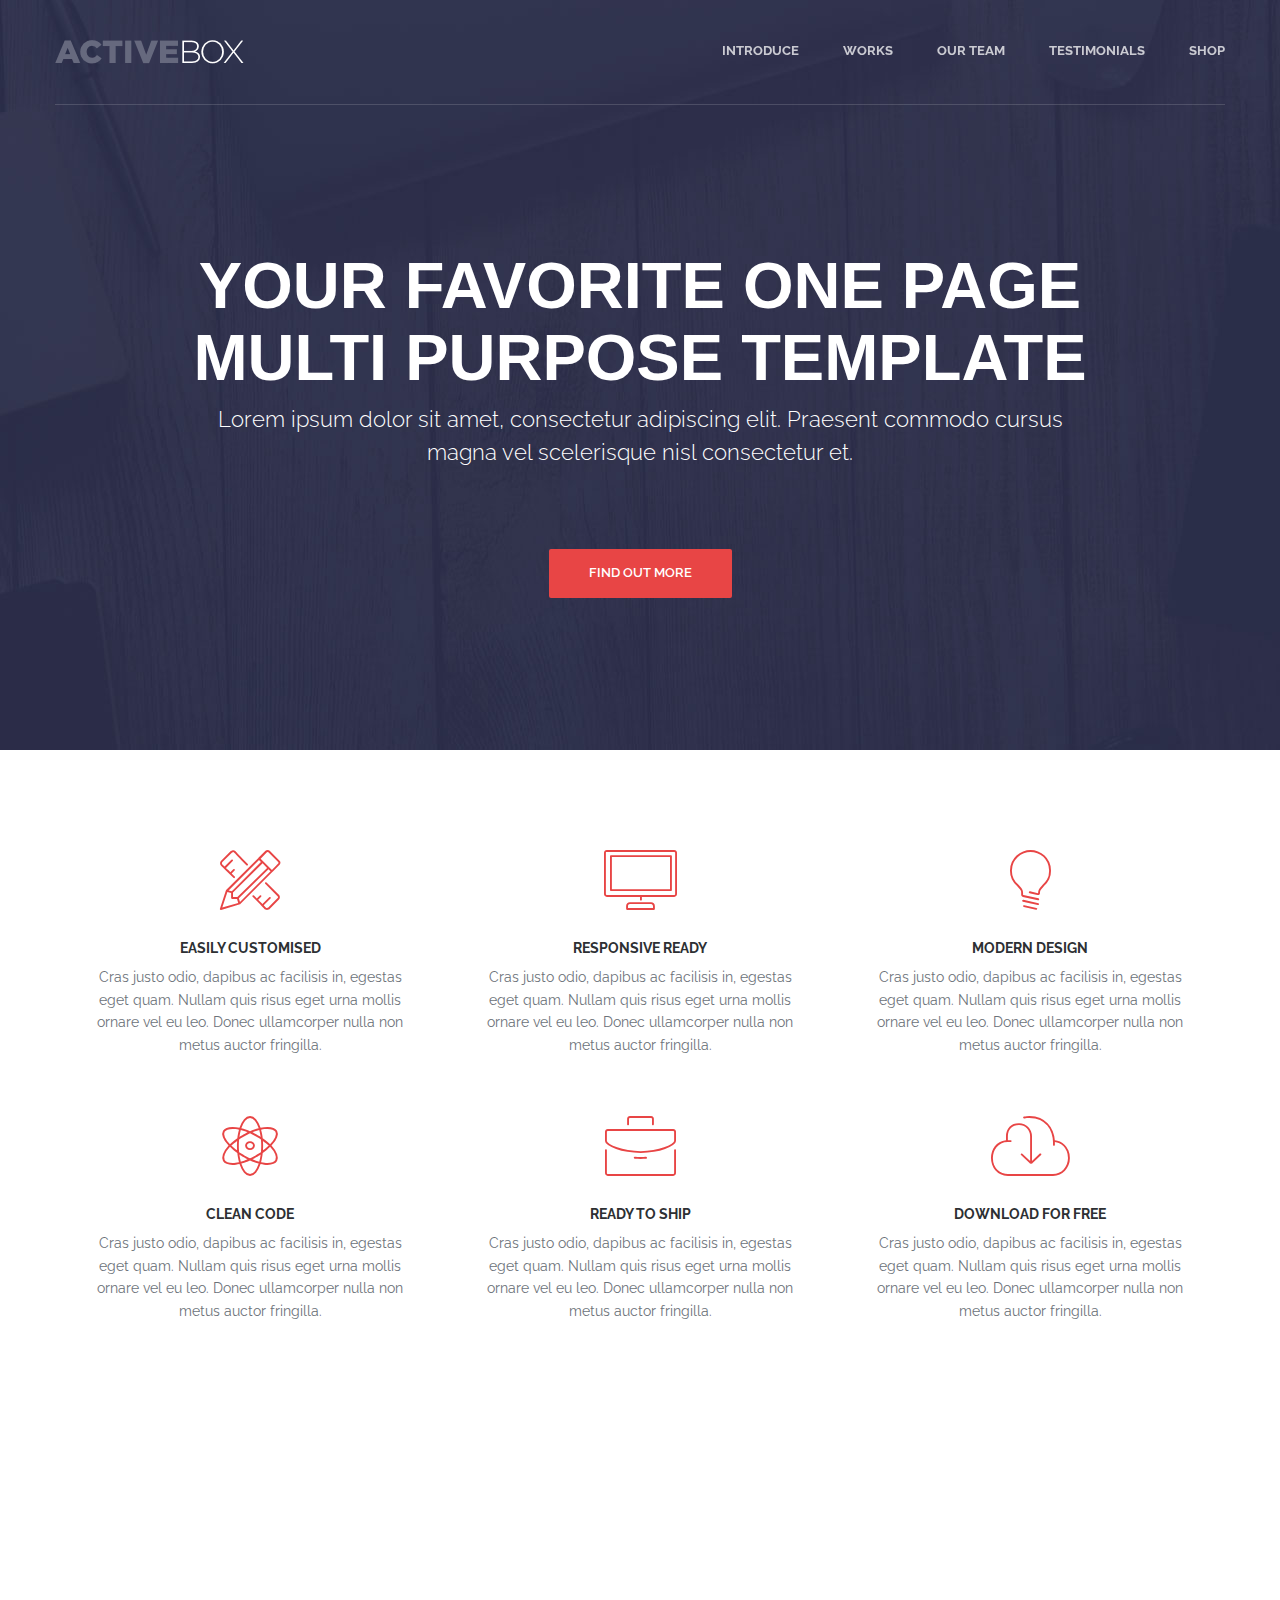
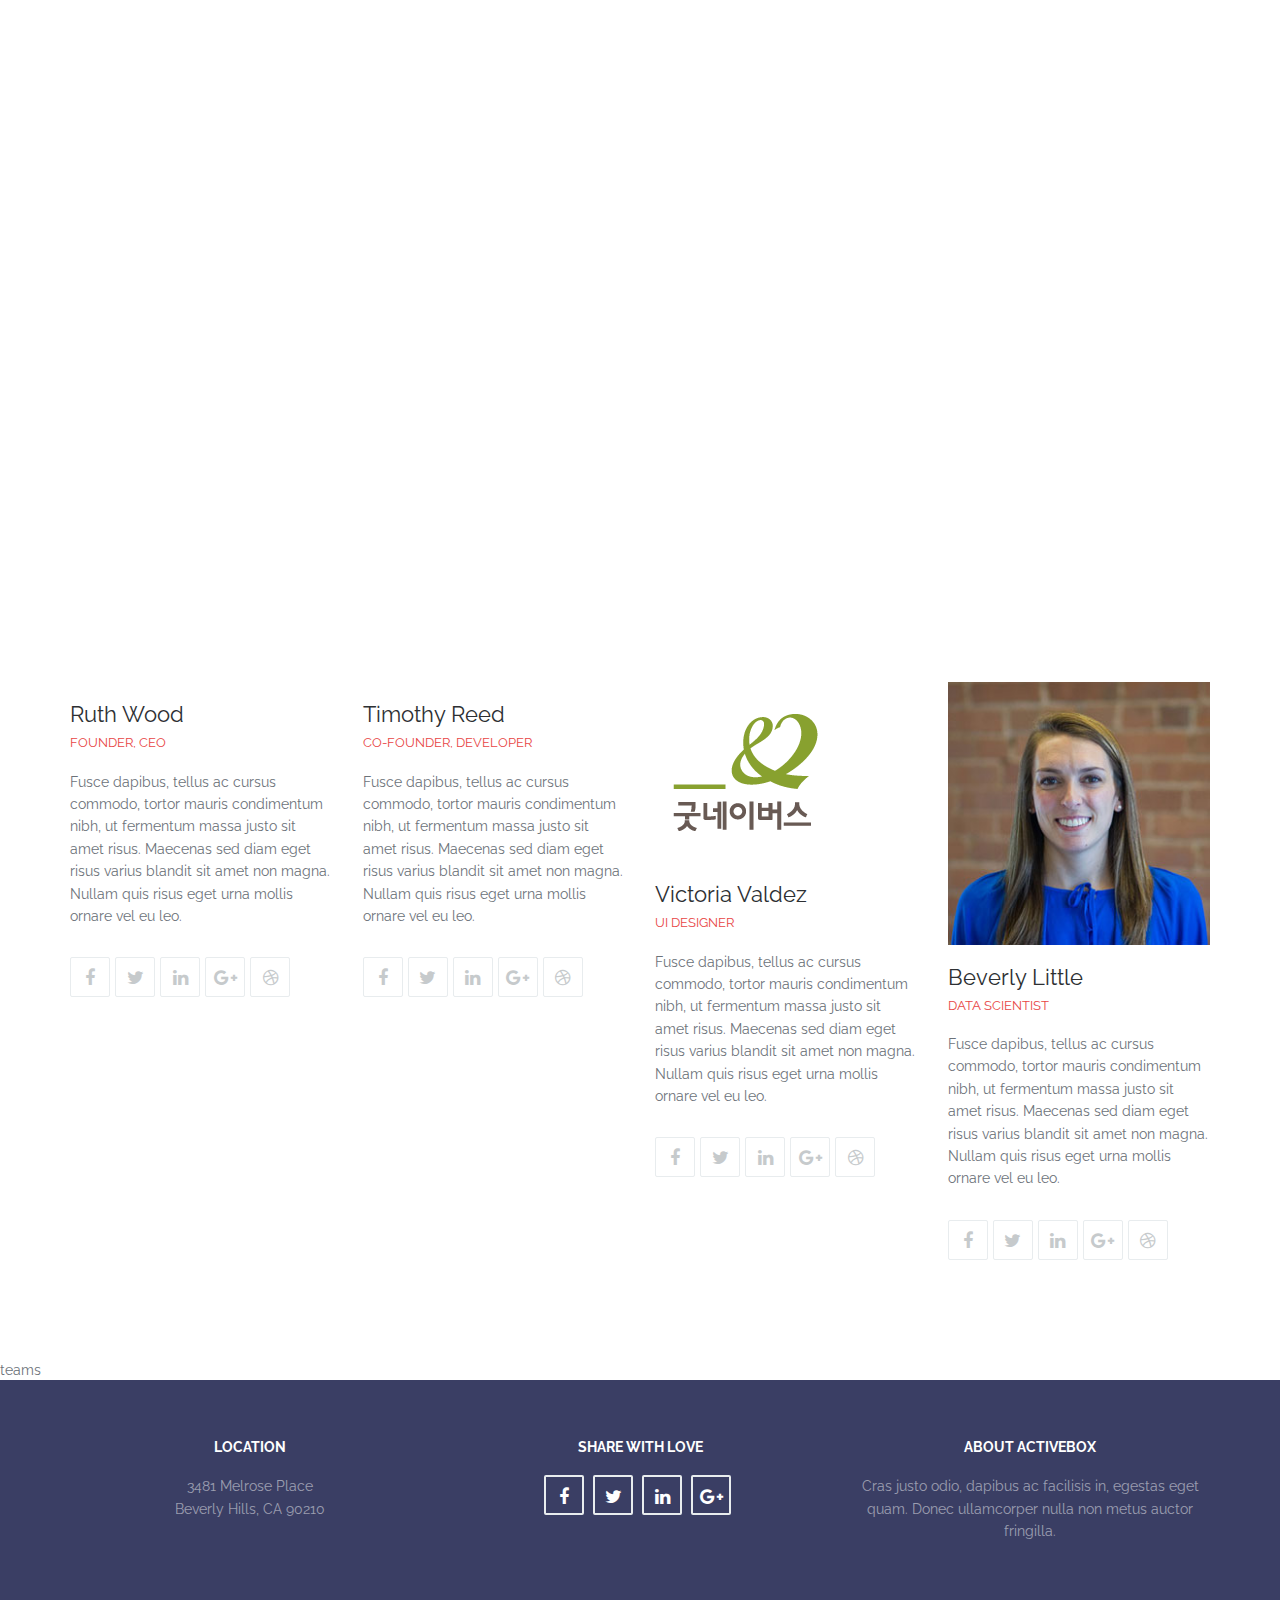
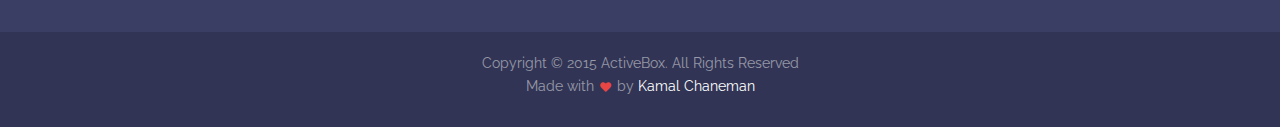
==== index.html @ 87a858ba "Add files via upload" ====
<!doctype html>
<!--[if lt IE 7]>      <html class="no-js lt-ie9 lt-ie8 lt-ie7" lang=""> <![endif]-->
<!--[if IE 7]>         <html class="no-js lt-ie9 lt-ie8" lang=""> <![endif]-->
<!--[if IE 8]>         <html class="no-js lt-ie9" lang=""> <![endif]-->
<!--[if gt IE 8]><!--> <html class="no-js" lang=""> <!--<![endif]-->
<head>
    <meta charset="utf-8">
    <meta name="description" content="">
    <meta name="viewport" content="width=device-width, initial-scale=1">
    <title>ActiveBox</title>
    <link rel="apple-touch-icon" sizes="180x180" href="apple-icon-180x180.png">
    <link rel="icon" type="image/png" sizes="192x192" href="android-icon-192x192.png">
    <link rel="icon" type="image/png" sizes="32x32" href="favicon-32x32.png">
    <link rel="icon" type="image/png" sizes="96x96" href="favicon-96x96.png">
    <link rel="icon" type="image/png" sizes="16x16" href="favicon-16x16.png">
    <link rel="stylesheet" href="css/bootstrap.min.css">
    <link rel="stylesheet" href="css/flexslider.css">
    <link rel="stylesheet" href="css/jquery.fancybox.css">
    <link rel="stylesheet" href="css/main.css">
    <link rel="stylesheet" href="css/responsive.css">
    <link rel="stylesheet" href="css/animate.min.css">
    <link rel="stylesheet" href="https://maxcdn.bootstrapcdn.com/font-awesome/4.4.0/css/font-awesome.min.css">
</head>
<body>
	<section class="banner" role="banner">
        <header id="header">
            <div class="header-content clearfix">
                <a class="logo" href="#"><img src="images/logo.png" alt=""></a>
                <nav class="navigation" role="navigation">
                    <ul class="primary-nav">
                        <li><a href="#features">Introduce</a></li>
                        <li><a href="#works">Works</a></li>
                        <li><a href="#teams">Our Team</a></li>
                        <li><a href="#testimonials">Testimonials</a></li>
                        <li><a href="sub-all.html">Shop</a></li>
                    </ul>
                </nav>
                <a href="#" class="nav-toggle">Menu<span></span></a>
            </div><!-- header content -->
        </header><!-- header -->
        <div class="container">
            <div class="col-md-10 col-md-offset-1">
                <div class="banner-text text-center">
                    <h1>Your Favorite One Page Multi Purpose Template</h1>
                    <p>Lorem ipsum dolor sit amet, consectetur adipiscing elit. Praesent commodo cursus magna vel scelerisque nisl consectetur et.</p>
                    <a href="#" class="btn btn-large">Find out more</a>
                </div><!-- banner text -->
            </div>
        </div>
    </section><!-- banner -->
    <section id="features" class="features section">
        <div class="container">
            <div class="row">
                <div class="col-md-4 col-sm-6 feature text-center">
                    <span class="icon icon-tools"></span>
                    <div class="feature-content">
                        <h5>Easily Customised</h5>
                        <p>Cras justo odio, dapibus ac facilisis in, egestas eget quam. Nullam quis risus eget urna mollis ornare vel eu leo. Donec ullamcorper nulla non metus auctor fringilla.</p>
                    </div>
                </div>
                <div class="col-md-4 col-sm-6 feature text-center">
                    <span class="icon icon-desktop"></span>
                    <div class="feature-content">
                        <h5>Responsive Ready</h5>
                        <p>Cras justo odio, dapibus ac facilisis in, egestas eget quam. Nullam quis risus eget urna mollis ornare vel eu leo. Donec ullamcorper nulla non metus auctor fringilla.</p>
                    </div>
                </div>
                <div class="col-md-4 col-sm-6 feature text-center">
                    <span class="icon icon-lightbulb"></span>
                    <div class="feature-content">
                        <h5>Modern Design</h5>
                        <p>Cras justo odio, dapibus ac facilisis in, egestas eget quam. Nullam quis risus eget urna mollis ornare vel eu leo. Donec ullamcorper nulla non metus auctor fringilla.</p>
                    </div>
                </div>
                <div class="col-md-4 col-sm-6 feature text-center">
                    <span class="icon icon-genius"></span>
                    <div class="feature-content">
                        <h5>Clean Code</h5>
                        <p>Cras justo odio, dapibus ac facilisis in, egestas eget quam. Nullam quis risus eget urna mollis ornare vel eu leo. Donec ullamcorper nulla non metus auctor fringilla.</p>
                    </div>
                </div>
                <div class="col-md-4 col-sm-6 feature text-center">
                    <span class="icon icon-briefcase"></span>
                    <div class="feature-content">
                        <h5>Ready to Ship</h5>
                        <p>Cras justo odio, dapibus ac facilisis in, egestas eget quam. Nullam quis risus eget urna mollis ornare vel eu leo. Donec ullamcorper nulla non metus auctor fringilla.</p>
                    </div>
                </div>
                <div class="col-md-4 col-sm-6 feature text-center">
                    <span class="icon icon-download"></span>
                    <div class="feature-content">
                        <h5>Download for Free</h5>
                        <p>Cras justo odio, dapibus ac facilisis in, egestas eget quam. Nullam quis risus eget urna mollis ornare vel eu leo. Donec ullamcorper nulla non metus auctor fringilla.</p>
                    </div>
                </div>
            </div>
        </div>
    </section><!-- features -->

    <section id="works" class="works section no-padding">
        <div class="container-fluid">
            <div class="row no-gutter">
                <div class="col-lg-3 col-md-6 col-sm-6 work">
                    <a href="images/work-1.jpg" class="work-box">
                        <img src="images/work-1.jpg" alt="">
                        <div class="overlay">
                            <div class="overlay-caption">
                                <h5>Project Name</h5>
                                <p>Website Design</p>
                            </div>
                        </div><!-- overlay -->
                    </a>
                </div>
                <div class="col-lg-3 col-md-6 col-sm-6 work">
                    <a href="images/work-2.jpg" class="work-box">
                        <img src="images/work-2.jpg" alt="">
                        <div class="overlay">
                            <div class="overlay-caption">
                                <h5>Project Name</h5>
                                <p>Website Design</p>
                            </div>
                        </div><!-- overlay -->
                    </a>
                </div>
                <div class="col-lg-3 col-md-6 col-sm-6 work">
                    <a href="images/work-3.jpg" class="work-box">
                        <img src="images/work-3.jpg" alt="">
                        <div class="overlay">
                            <div class="overlay-caption">
                                <h5>Project Name</h5>
                                <p>Website Design</p>
                            </div>
                        </div><!-- overlay -->
                    </a>
                </div>
                <div class="col-lg-3 col-md-6 col-sm-6 work">
                    <a href="images/work-4.jpg" class="work-box">
                        <img src="images/work-4.jpg" alt="">
                        <div class="overlay">
                            <div class="overlay-caption">
                                <h5>Project Name</h5>
                                <p>Website Design</p>
                            </div>
                        </div><!-- overlay -->
                    </a>
                </div>
                <div class="col-lg-3 col-md-6 col-sm-6 work">
                    <a href="images/work-5.jpg" class="work-box">
                        <img src="images/work-5.jpg" alt="">
                        <div class="overlay">
                            <div class="overlay-caption">
                                <h5>Project Name</h5>
                                <p>Website Design</p>
                            </div>
                        </div><!-- overlay -->
                    </a>
                </div>
                <div class="col-lg-3 col-md-6 col-sm-6 work">
                    <a href="images/work-6.jpg" class="work-box">
                        <img src="images/work-6.jpg" alt="">
                        <div class="overlay">
                            <div class="overlay-caption">
                                <h5>Project Name</h5>
                                <p>Website Design</p>
                            </div>
                        </div><!-- overlay -->
                    </a>
                </div>
                <div class="col-lg-3 col-md-6 col-sm-6 work">
                    <a href="images/work-7.jpg" class="work-box">
                        <img src="images/work-7.jpg" alt="">
                        <div class="overlay">
                            <div class="overlay-caption">
                                <h5>Project Name</h5>
                                <p>Website Design</p>
                            </div>
                        </div><!-- overlay -->
                    </a>
                </div>
                <div class="col-lg-3 col-md-6 col-sm-6 work">
                    <a href="images/work-8.jpg" class="work-box">
                        <img src="images/work-8.jpg" alt="">
                        <div class="overlay">
                            <div class="overlay-caption">
                                <h5>Project Name</h5>
                                <p>Website Design</p>
                            </div>
                        </div><!-- overlay -->
                    </a>
                </div>
            </div>
        </div>
    </section><!-- works -->

    <section id="teams" class="section teams">
        <div class="container">
            <div class="row">
                <div class="col-md-3 col-sm-6">
                    <div class="person">
                        <img src="https://loveseal.knta.or.kr/christmas/front/images/bn_img_logo.png" alt="" class="img-responsive">
                        <div class="person-content">
                            <h4>Ruth Wood</h4>
                            <h5 class="role">Founder, CEO</h5>
                            <p>Fusce dapibus, tellus ac cursus commodo, tortor mauris condimentum nibh, ut fermentum massa justo sit amet risus. Maecenas sed diam eget risus varius blandit sit amet non magna. Nullam quis risus eget urna mollis ornare vel eu leo.</p>
                        </div>
                        <ul class="social-icons clearfix">
                            <li><a href="#"><span class="fa fa-facebook"></span></a></li>
                            <li><a href="#"><span class="fa fa-twitter"></span></a></li>
                            <li><a href="#"><span class="fa fa-linkedin"></span></a></li>
                            <li><a href="#"><span class="fa fa-google-plus"></span></a></li>
                            <li><a href="#"><span class="fa fa-dribbble"></span></a></li>
                        </ul>
                    </div><!-- person -->
                </div>

                <div class="col-md-3 col-sm-6">
                    <div class="person">
                        <img src="https://blogfiles.pstatic.net/MjAyMDA4MjBfMzMg/MDAxNTk3ODkxMzU3MzA1.atctgo8ri6CxdRVzikV3U8F-m9nMWIupFHBbUL88KdIg.tKBeKf2NQ8NSgB29dYVWOArukC9GB9aa9OKuh3QT0hcg.PNG.savethechildrenkr/logo2.png" alt="" class="img-responsive">
                        <div class="person-content">
                            <h4>Timothy Reed</h4>
                            <h5 class="role">Co-Founder, Developer</h5>
                            <p>Fusce dapibus, tellus ac cursus commodo, tortor mauris condimentum nibh, ut fermentum massa justo sit amet risus. Maecenas sed diam eget risus varius blandit sit amet non magna. Nullam quis risus eget urna mollis ornare vel eu leo.</p>
                        </div>
                        <ul class="social-icons clearfix">
                            <li><a href="#" class=""><span class="fa fa-facebook"></span></a></li>
                            <li><a href="#" class=""><span class="fa fa-twitter"></span></a></li>
                            <li><a href="#" class=""><span class="fa fa-linkedin"></span></a></li>
                            <li><a href="#" class=""><span class="fa fa-google-plus"></span></a></li>
                            <li><a href="#" class=""><span class="fa fa-dribbble"></span></a></li>
                        </ul>
                    </div><!-- person -->
                </div>

                <div class="col-md-3 col-sm-6">
                    <div class="person">
                        <img src="[data-uri]" alt="" class="img-responsive">
                        <div class="person-content">
                            <h4>Victoria Valdez</h4>
                            <h5 class="role">UI Designer</h5>
                            <p>Fusce dapibus, tellus ac cursus commodo, tortor mauris condimentum nibh, ut fermentum massa justo sit amet risus. Maecenas sed diam eget risus varius blandit sit amet non magna. Nullam quis risus eget urna mollis ornare vel eu leo.</p>
                        </div>
                        <ul class="social-icons clearfix">
                            <li><a href="#" class=""><span class="fa fa-facebook"></span></a></li>
                            <li><a href="#" class=""><span class="fa fa-twitter"></span></a></li>
                            <li><a href="#" class=""><span class="fa fa-linkedin"></span></a></li>
                            <li><a href="#" class=""><span class="fa fa-google-plus"></span></a></li>
                            <li><a href="#" class=""><span class="fa fa-dribbble"></span></a></li>
                        </ul>
                    </div><!-- person -->
                </div>

                <div class="col-md-3 col-sm-6">
                    <div class="person">
                        <img src="images/team-4.jpg" alt="" class="img-responsive">
                        <div class="person-content">
                            <h4>Beverly Little</h4>
                            <h5 class="role">Data Scientist</h5>
                            <p>Fusce dapibus, tellus ac cursus commodo, tortor mauris condimentum nibh, ut fermentum massa justo sit amet risus. Maecenas sed diam eget risus varius blandit sit amet non magna. Nullam quis risus eget urna mollis ornare vel eu leo.</p>
                        </div>
                        <ul class="social-icons clearfix">
                            <li><a href="#" class=""><span class="fa fa-facebook"></span></a></li>
                            <li><a href="#" class=""><span class="fa fa-twitter"></span></a></li>
                            <li><a href="#" class=""><span class="fa fa-linkedin"></span></a></li>
                            <li><a href="#" class=""><span class="fa fa-google-plus"></span></a></li>
                            <li><a href="#" class=""><span class="fa fa-dribbble"></span></a></li>
                        </ul>
                    </div><!-- person -->
                </div>

            </div>
        </div>
    </section>teams

    <!-- <section id="testimonials" class="section testimonials no-padding">
        <div class="container-fluid">
            <div class="row no-gutter">
                <div class="flexslider">
                    <ul class="slides">
                        <li>
                            <div class="col-md-6">
                                <div class="avatar">
                                    <img src="images/testimonial-1.jpg" alt="" class="img-responsive">
                                </div>
                            </div>
                            <div class="col-md-6">
                                <blockquote>
                                    <p>"Integer posuere erat a ante venenatis dapibus posuere velit aliquet. Donec sed odio dui. Aenean eu leo quam..."
                                    </p>
                                    <cite class="author">Susan Sims, Interaction Designer at XYZ</cite>
                                </blockquote>
                            </div>
                        </li>
                        <li>
                            <div class="col-md-6">
                                <div class="avatar">
                                    <img src="images/testimonial-2.jpg" alt="" class="img-responsive">
                                </div>
                            </div>
                            <div class="col-md-6">
                                <blockquote>
                                    <p>"Cras mattis consectetur purus sit amet fermentum. Donec sed odio dui. Aenean lacinia bibendum nulla sed consectetur...."
                                    </p>
                                    <cite class="author">Susan Sims, Interaction Designer at XYZ</cite>
                                </blockquote>
                            </div>
                        </li>
                    </ul>
                </div><!-- flexslider
            </div>
        </div>
    </section><!-- testimonials

    <section id="download" class="section download">
        <div class="container">
            <div class="col-md-8 col-md-offset-2 text-center">
                <h3>Are You Ready to Start? Download Now For Free!</h3>
                <p>Fusce dapibus, tellus ac cursus commodo</p>
                <a href="https://github.com/kamalcha/ActiveBox/archive/master.zip" class="btn btn-large">Download for Free</a>
            </div>
        </div> -->
    </section><!-- download -->

    <footer class="footer">
        <div class="footer-top">
            <div class="container">
                <div class="row">
                    <div class="footer-col col-md-4">
                        <h5>Location</h5>
                        <p>3481 Melrose Place<br>Beverly Hills, CA 90210</p>
                    </div>
                    <div class="footer-col col-md-4">
                        <h5>Share with Love</h5>
                        <ul class="footer-share">
                            <li><a href="#"><i class="fa fa-facebook"></i></a></li>
                            <li><a href="https://twitter.com/kamal_chaneman"><i class="fa fa-twitter"></i></a></li>
                            <li><a href="https://www.linkedin.com/in/kamalchaneman"><i class="fa fa-linkedin"></i></a></li>
                            <li><a href="#"><i class="fa fa-google-plus"></i></a></li>
                        </ul>
                    </div>
                    <div class="footer-col col-md-4">
                        <h5>About ActiveBox</h5>
                        <p>Cras justo odio, dapibus ac facilisis in, egestas eget quam. Donec ullamcorper nulla non metus auctor fringilla.</p>
                    </div>
                </div>
            </div>
        </div><!-- footer top -->
        <div class="footer-bottom">
            <div class="container">
                <div class="col-md-12">
                    <p>Copyright © 2015 ActiveBox. All Rights Reserved<br>Made with <i class="fa fa-heart pulse"></i> by <a href="http://kamalchaneman.com/">Kamal Chaneman</a></p>
                </div>
            </div>
        </div>
    </footer><!-- footer -->

    <script src="https://ajax.googleapis.com/ajax/libs/jquery/1.11.3/jquery.min.js"></script>
    <script>window.jQuery || document.write('<script src="js/jquery.min.js"><\/script>')</script>
    <script src="js/bootstrap.min.js"></script>
    <script src="js/jquery.flexslider-min.js"></script>
    <script src="js/jquery.fancybox.pack.js"></script>
    <script src="js/jquery.waypoints.min.js"></script>
    <script src="js/retina.min.js"></script>
    <script src="js/modernizr.js"></script>
    <script src="js/main.js"></script>
    
    <!-- Google Analytics: change UA-XXXXX-X to be your site's ID. -->
    <script>
        (function(i,s,o,g,r,a,m){i['GoogleAnalyticsObject']=r;i[r]=i[r]||function(){
        (i[r].q=i[r].q||[]).push(arguments)},i[r].l=1*new Date();a=s.createElement(o),
        m=s.getElementsByTagName(o)[0];a.async=1;a.src=g;m.parentNode.insertBefore(a,m)
        })(window,document,'script','//www.google-analytics.com/analytics.js','ga');
       
        ga('create', 'UA-XXXX-X');
        ga('send', 'pageview');
    </script>
</body>
</html>
---- css/main.css ----
@import url(http://fonts.googleapis.com/css?family=Raleway:300,400,500,600,700);
@import url(http://fonts.googleapis.com/css?family=Cardo:400,400italic,700);
/* ==========================================================================
Typography
========================================================================== */
p {
  font-size: 14px;
  line-height: 22.4px;
  color: #6c7279; }

h1 {
  font-size: 65px;
  color: #2d3033; }

h2 {
  font-size: 40px;
  color: #2d3033; }

h3 {
  font-size: 28px;
  color: #2d3033;
  font-weight: 300; }

h4 {
  font-size: 22px;
  color: #2d3033;
  font-weight: 400; }

h5 {
  font-size: 14px;
  color: #2d3033;
  text-transform: uppercase;
  font-weight: 700; }

.btn {
  background-color: #e84545;
  color: #fff;
  font-size: 13px;
  font-weight: 600;
  border: 0;
  -moz-border-radius: 2px;
  -webkit-border-radius: 2px;
  border-radius: 2px;
  display: inline-block;
  text-transform: uppercase; }
  .btn:hover, .btn:focus {
    background-color: #e52e2e;
    color: #fff; }
  .btn-large {
    padding: 15px 40px; }

/* ==========================================================================
	General Styles
========================================================================== */
a {
  color: #e84545; }

a:hover, a:focus {
  text-decoration: none;
  -moz-transition: background-color, color, 0.3s;
  -o-transition: background-color, color, 0.3s;
  -webkit-transition: background-color, color, 0.3s;
  transition: background-color, color, 0.3s; }

body {
  font-family: "Raleway", sans-serif;
  font-weight: 400;
  color: #6c7279; }

ul, ol {
  margin: 0;
  padding: 0; }

ul li {
  list-style: none; }

.section {
  padding: 100px 0; }

.no-padding {
  padding: 0; }

.no-gutter [class*=col-] {
  padding-right: 0;
  padding-left: 0; }

/* ==========================================================================
	$Header
========================================================================== */
#header {
  position: fixed;
  width: 100%;
  z-index: 999; }
  #header .header-content {
    border-bottom: 1px solid rgba(255, 255, 255, 0.15);
    margin: 0 auto;
    max-width: 1170px;
    padding: 40px 0;
    width: 100%;
    -moz-transition: padding 0.3s;
    -o-transition: padding 0.3s;
    -webkit-transition: padding 0.3s;
    transition: padding 0.3s; }
  #header .header-content1 {
    border-bottom: 1px solid rgba(255, 255, 255, 0.15);
    margin: 0 auto;
    max-width: 1170px;
    padding: 40px 0;
    width: 100%;
    text-align: center;
    -moz-transition: padding 0.3s;
    -o-transition: padding 0.3s;
    -webkit-transition: padding 0.3s;
    transition: padding 0.3s; }


  #header .logo {
    float: left; }

#header.fixed {
  background-color: #292c47; }
  #header.fixed .header-content {
    border-bottom: 0;
    padding: 25px 0; }
  #header.fixed .nav-toggle {
    top: 18px; }

.navigation.open {
  opacity: 0.9;
  visibility: visible;
  -moz-transition: opacity 0.5s;
  -o-transition: opacity 0.5s;
  -webkit-transition: opacity 0.5s;
  transition: opacity 0.5s; }

.navigation {
  float: right; }
  .navigation li {
    display: inline-block; }
  .navigation a {
    color: rgba(255, 255, 255, 0.75);
    font-size: 13px;
    font-weight: 700;
    margin-left: 40px;
    text-transform: uppercase; }
    .navigation a:hover, .navigation a.active {
      color: #fff; }

.nav-toggle {
  display: none;
  height: 44px;
  overflow: hidden;
  position: fixed;
  right: 5%;
  text-indent: 100%;
  top: 32px;
  white-space: nowrap;
  width: 44px;
  z-index: 99999;
  -moz-transition: all 0.3s;
  -o-transition: all 0.3s;
  -webkit-transition: all 0.3s;
  transition: all 0.3s; }
  .nav-toggle:before, .nav-toggle:after {
    border-radius: 50%;
    content: "";
    height: 100%;
    left: 0;
    position: absolute;
    top: 0;
    width: 100%;
    -moz-transform: translateZ(0);
    -ms-transform: translateZ(0);
    -webkit-transform: translateZ(0);
    transform: translateZ(0);
    -moz-backface-visibility: hidden;
    -webkit-backface-visibility: hidden;
    backface-visibility: hidden;
    -moz-transition-property: -moz-transform;
    -o-transition-property: -o-transform;
    -webkit-transition-property: -webkit-transform;
    transition-property: transform; }
  .nav-toggle:before {
    background-color: #e84545;
    -moz-transform: scale(1);
    -ms-transform: scale(1);
    -webkit-transform: scale(1);
    transform: scale(1);
    -moz-transition-duration: 0.3s;
    -o-transition-duration: 0.3s;
    -webkit-transition-duration: 0.3s;
    transition-duration: 0.3s; }
  .nav-toggle:after {
    background-color: #e84545;
    -moz-transform: scale(0);
    -ms-transform: scale(0);
    -webkit-transform: scale(0);
    transform: scale(0);
    -moz-transition-duration: 0s;
    -o-transition-duration: 0s;
    -webkit-transition-duration: 0s;
    transition-duration: 0s; }
  .nav-toggle span {
    background-color: #fff;
    bottom: auto;
    display: inline-block;
    height: 3px;
    left: 50%;
    position: absolute;
    right: auto;
    top: 50%;
    width: 18px;
    z-index: 10;
    -moz-transform: translateX(-50%) translateY(-50%);
    -ms-transform: translateX(-50%) translateY(-50%);
    -webkit-transform: translateX(-50%) translateY(-50%);
    transform: translateX(-50%) translateY(-50%); }
    .nav-toggle span:before, .nav-toggle span:after {
      background-color: #fff;
      content: "";
      height: 100%;
      position: absolute;
      right: 0;
      top: 0;
      width: 100%;
      -moz-transform: translateZ(0);
      -ms-transform: translateZ(0);
      -webkit-transform: translateZ(0);
      transform: translateZ(0);
      -moz-backface-visibility: hidden;
      -webkit-backface-visibility: hidden;
      backface-visibility: hidden;
      -moz-transition: -moz-transform 0.3s;
      -o-transition: -o-transform 0.3s;
      -webkit-transition: -webkit-transform 0.3s;
      transition: transform 0.3s; }
    .nav-toggle span:before {
      -moz-transform: translateY(-6px) rotate(0deg);
      -ms-transform: translateY(-6px) rotate(0deg);
      -webkit-transform: translateY(-6px) rotate(0deg);
      transform: translateY(-6px) rotate(0deg); }
    .nav-toggle span:after {
      -moz-transform: translateY(6px) rotate(0deg);
      -ms-transform: translateY(6px) rotate(0deg);
      -webkit-transform: translateY(6px) rotate(0deg);
      transform: translateY(6px) rotate(0deg); }
  .nav-toggle.close-nav:before {
    -moz-transform: scale(0);
    -ms-transform: scale(0);
    -webkit-transform: scale(0);
    transform: scale(0); }
  .nav-toggle.close-nav:after {
    -moz-transform: scale(1);
    -ms-transform: scale(1);
    -webkit-transform: scale(1);
    transform: scale(1); }
  .nav-toggle.close-nav span {
    background-color: rgba(255, 255, 255, 0); }
    .nav-toggle.close-nav span:before, .nav-toggle.close-nav span:after {
      background-color: #fff; }
    .nav-toggle.close-nav span:before {
      -moz-transform: translateY(0) rotate(45deg);
      -ms-transform: translateY(0) rotate(45deg);
      -webkit-transform: translateY(0) rotate(45deg);
      transform: translateY(0) rotate(45deg); }
    .nav-toggle.close-nav span:after {
      -moz-transform: translateY(0) rotate(-45deg);
      -ms-transform: translateY(0) rotate(-45deg);
      -webkit-transform: translateY(0) rotate(-45deg);
      transform: translateY(0) rotate(-45deg); }

/* ==========================================================================
	$Banner
========================================================================== */
.banner {
  background-image: url(../images/banner.jpg);
  background-position: center top;
  background-repeat: no-repeat;
  -moz-background-size: cover;
  -o-background-size: cover;
  -webkit-background-size: cover;
  background-size: cover;
  min-height: 750px; }

.banner-text {
  padding-top: 25%; }
  .banner-text h1 {
    color: #fff;
    font-family: "Open Sans", sans-serif;
    font-weight: 700;
    text-transform: uppercase; }
  .banner-text p {
    color: #fff;
    font-size: 22px;
    font-weight: 300;
    line-height: 1.5;
    margin-bottom: 80px; }

/* ==========================================================================
	$Features
========================================================================== */
.feature {
  margin-bottom: 50px; }
  .feature-content {
    padding: 0 15px;
    margin-top: 30px; }
  .feature .icon {
    color: #e84545;
    font-size: 60px; }

/* ==========================================================================
	$Works
========================================================================== */
.work {
  -moz-box-shadow: 0 0 0 1px #fff;
  -webkit-box-shadow: 0 0 0 1px #fff;
  box-shadow: 0 0 0 1px #fff;
  min-height: 350px;
  overflow: hidden;
  position: relative;
  visibility: hidden; }
  .work .overlay {
    background: rgba(232, 69, 69, 0.9);
    height: 100%;
    left: 0;
    opacity: 0;
    position: absolute;
    top: 0;
    width: 100%;
    -moz-transition: opacity, 0.3s;
    -o-transition: opacity, 0.3s;
    -webkit-transition: opacity, 0.3s;
    transition: opacity, 0.3s; }
  .work .overlay-caption {
    position: absolute;
    text-align: center;
    top: 50%;
    width: 100%;
    -moz-transform: translateY(-50%);
    -ms-transform: translateY(-50%);
    -webkit-transform: translateY(-50%);
    transform: translateY(-50%); }
  .work h5, .work p, .work img {
    -moz-transition: all, 0.5s;
    -o-transition: all, 0.5s;
    -webkit-transition: all, 0.5s;
    transition: all, 0.5s; }
  .work h5, .work p {
    color: #fff;
    margin: 0;
    opacity: 0; }
  .work h5 {
    margin-bottom: 5px;
    -moz-transform: translate3d(0, -200%, 0);
    -ms-transform: translate3d(0, -200%, 0);
    -webkit-transform: translate3d(0, -200%, 0);
    transform: translate3d(0, -200%, 0); }
  .work p {
    -moz-transform: translate3d(0, 200%, 0);
    -ms-transform: translate3d(0, 200%, 0);
    -webkit-transform: translate3d(0, 200%, 0);
    transform: translate3d(0, 200%, 0); }

.work-box:hover img {
  -moz-transform: scale(1.2);
  -ms-transform: scale(1.2);
  -webkit-transform: scale(1.2);
  transform: scale(1.2); }
.work-box:hover .overlay {
  opacity: 1; }
  .work-box:hover .overlay h5, .work-box:hover .overlay p {
    opacity: 1;
    -moz-transform: translate3d(0, 0, 0);
    -ms-transform: translate3d(0, 0, 0);
    -webkit-transform: translate3d(0, 0, 0);
    transform: translate3d(0, 0, 0); }

/* ==========================================================================
	$Teams
========================================================================== */
.person {
  max-width: 270px; }
  .person-content {
    margin-top: 20px; }
  .person h4 {
    font-weight: 400; }
  .person h5 {
    color: #e84545;
    font-size: 13px;
    font-weight: 400;
    margin-bottom: 20px; }

.social-icons, .footer .footer-share {
  margin-top: 30px; }
  .social-icons li, .footer .footer-share li {
    float: left; }
  .social-icons a, .footer .footer-share a {
    border: 1px solid #e8ecee;
    -moz-border-radius: 2px;
    -webkit-border-radius: 2px;
    border-radius: 2px;
    color: #c6cacc;
    display: block;
    font-size: 18px;
    height: 40px;
    line-height: 40px;
    margin-right: 5px;
    text-align: center;
    width: 40px; }
    .social-icons a:hover, .footer .footer-share a:hover {
      background-color: #e84545;
      border-color: #e84545;
      color: #fff; }

/* ==========================================================================
	$Testimonials
========================================================================== */
.testimonials {
  background-color: #53354a;
  position: relative; }
  .testimonials blockquote {
    border: 0;
    margin: 0;
    padding: 100px 15% 0; }
  .testimonials p {
    color: #fff;
    font: italic 36px "Cardo", Georgia, "Times New Roman", serif; }
  .testimonials cite {
    color: #fff;
    display: block;
    font-size: 13px;
    font-style: normal;
    font-weight: 600;
    margin-top: 30px;
    text-transform: uppercase; }

/* ==========================================================================
	$Download
========================================================================== */
.download h3 {
  margin-top: 0; }
.download p {
  color: #2d3033;
  font-weight: 600;
  text-transform: uppercase; }
.download .btn {
  margin-top: 30px; }

/* ==========================================================================
	$Footer
========================================================================== */
.footer {
  text-align: center; }
  .footer-top {
    background-color: #3a3e64;
    padding-top: 50px; }
  .footer-bottom {
    background-color: #313454;
    padding: 20px 0; }
  .footer .footer-col {
    margin-bottom: 80px; }
  .footer h5 {
    color: #fff; }
  .footer h5 {
    margin-bottom: 20px; }
  .footer p {
    color: rgba(255, 255, 255, 0.5); }
  .footer a {
    color: #fff; }
    .footer a:hover {
      color: #e84545; }
  .footer .footer-share {
    margin-top: 0; }
    .footer .footer-share li {
      display: inline-block;
      float: none; }
    .footer .footer-share a {
      border-width: 2px;
      color: #fff; }
  .footer .fa-heart {
    color: #e84545;
    font-size: 11px;
    margin: 0 2px; }

/* ==========================================================================
	$Utilities
========================================================================== */
.work:nth-child(1) {
  -moz-animation-delay: 0.1s;
  -webkit-animation-delay: 0.1s;
  animation-delay: 0.1s; }
.work:nth-child(2) {
  -moz-animation-delay: 0.2s;
  -webkit-animation-delay: 0.2s;
  animation-delay: 0.2s; }
.work:nth-child(3) {
  -moz-animation-delay: 0.3s;
  -webkit-animation-delay: 0.3s;
  animation-delay: 0.3s; }
.work:nth-child(4) {
  -moz-animation-delay: 0.4s;
  -webkit-animation-delay: 0.4s;
  animation-delay: 0.4s; }
.work:nth-child(5) {
  -moz-animation-delay: 0.8s;
  -webkit-animation-delay: 0.8s;
  animation-delay: 0.8s; }
.work:nth-child(6) {
  -moz-animation-delay: 0.7s;
  -webkit-animation-delay: 0.7s;
  animation-delay: 0.7s; }
.work:nth-child(7) {
  -moz-animation-delay: 0.6s;
  -webkit-animation-delay: 0.6s;
  animation-delay: 0.6s; }
.work:nth-child(8) {
  -moz-animation-delay: 0.5s;
  -webkit-animation-delay: 0.5s;
  animation-delay: 0.5s; }

.animated {
  visibility: visible; }

/* ==========================================================================
	Font Icon (http://www.elegantthemes.com/blog/freebie-of-the-week/free-line-style-icons)
========================================================================== */
@font-face {
  font-family: "elegant-theme-line";
  src: url('../fonts/elegant-theme-line.ttf?1439850014') format('truetype'), url('../fonts/elegant-theme-line.eot?1439850014') format('embedded-opentype'), url('../fonts/elegant-theme-line.svg?1439850014') format('svg'), url('../fonts/elegant-theme-line.woff?1439850014') format('woff'); }
.icon {
  font-family: 'elegant-theme-line';
  speak: none;
  font-style: normal;
  font-weight: normal;
  font-variant: normal;
  text-transform: none;
  line-height: 1;
  /* Better Font Rendering =========== */
  -webkit-font-smoothing: antialiased;
  -moz-osx-font-smoothing: grayscale; }

.icon-mobile:before {
  content: "\e000"; }

.icon-laptop:before {
  content: "\e001"; }

.icon-desktop:before {
  content: "\e002"; }

.icon-tablet:before {
  content: "\e003"; }

.icon-phone:before {
  content: "\e004"; }

.icon-document:before {
  content: "\e005"; }

.icon-documents:before {
  content: "\e006"; }

.icon-search:before {
  content: "\e007"; }

.icon-clipboard:before {
  content: "\e008"; }

.icon-newspaper:before {
  content: "\e009"; }

.icon-notebook:before {
  content: "\e00a"; }

.icon-book-open:before {
  content: "\e00b"; }

.icon-browser:before {
  content: "\e00c"; }

.icon-calendar:before {
  content: "\e00d"; }

.icon-presentation:before {
  content: "\e00e"; }

.icon-picture:before {
  content: "\e00f"; }

.icon-pictures:before {
  content: "\e010"; }

.icon-video:before {
  content: "\e011"; }

.icon-camera:before {
  content: "\e012"; }

.icon-printer:before {
  content: "\e013"; }

.icon-toolbox:before {
  content: "\e014"; }

.icon-briefcase:before {
  content: "\e015"; }

.icon-wallet:before {
  content: "\e016"; }

.icon-gift:before {
  content: "\e017"; }

.icon-bargraph:before {
  content: "\e018"; }

.icon-grid:before {
  content: "\e019"; }

.icon-expand:before {
  content: "\e01a"; }

.icon-focus:before {
  content: "\e01b"; }

.icon-edit:before {
  content: "\e01c"; }

.icon-adjustments:before {
  content: "\e01d"; }

.icon-ribbon:before {
  content: "\e01e"; }

.icon-hourglass:before {
  content: "\e01f"; }

.icon-lock:before {
  content: "\e020"; }

.icon-megaphone:before {
  content: "\e021"; }

.icon-shield:before {
  content: "\e022"; }

.icon-trophy:before {
  content: "\e023"; }

.icon-flag:before {
  content: "\e024"; }

.icon-map:before {
  content: "\e025"; }

.icon-puzzle:before {
  content: "\e026"; }

.icon-basket:before {
  content: "\e027"; }

.icon-envelope:before {
  content: "\e028"; }

.icon-streetsign:before {
  content: "\e029"; }

.icon-telescope:before {
  content: "\e02a"; }

.icon-gears:before {
  content: "\e02b"; }

.icon-key:before {
  content: "\e02c"; }

.icon-paperclip:before {
  content: "\e02d"; }

.icon-attachment:before {
  content: "\e02e"; }

.icon-pricetags:before {
  content: "\e02f"; }

.icon-lightbulb:before {
  content: "\e030"; }

.icon-layers:before {
  content: "\e031"; }

.icon-pencil:before {
  content: "\e032"; }

.icon-tools:before {
  content: "\e033"; }

.icon-tools-2:before {
  content: "\e034"; }

.icon-scissors:before {
  content: "\e035"; }

.icon-paintbrush:before {
  content: "\e036"; }

.icon-magnifying-glass:before {
  content: "\e037"; }

.icon-circle-compass:before {
  content: "\e038"; }

.icon-linegraph:before {
  content: "\e039"; }

.icon-mic:before {
  content: "\e03a"; }

.icon-strategy:before {
  content: "\e03b"; }

.icon-beaker:before {
  content: "\e03c"; }

.icon-caution:before {
  content: "\e03d"; }

.icon-recycle:before {
  content: "\e03e"; }

.icon-anchor:before {
  content: "\e03f"; }

.icon-profile-male:before {
  content: "\e040"; }

.icon-profile-female:before {
  content: "\e041"; }

.icon-bike:before {
  content: "\e042"; }

.icon-wine:before {
  content: "\e043"; }

.icon-hotairballoon:before {
  content: "\e044"; }

.icon-globe:before {
  content: "\e045"; }

.icon-genius:before {
  content: "\e046"; }

.icon-map-pin:before {
  content: "\e047"; }

.icon-dial:before {
  content: "\e048"; }

.icon-chat:before {
  content: "\e049"; }

.icon-heart:before {
  content: "\e04a"; }

.icon-cloud:before {
  content: "\e04b"; }

.icon-upload:before {
  content: "\e04c"; }

.icon-download:before {
  content: "\e04d"; }

.icon-target:before {
  content: "\e04e"; }

.icon-hazardous:before {
  content: "\e04f"; }

.icon-piechart:before {
  content: "\e050"; }

.icon-speedometer:before {
  content: "\e051"; }

.icon-global:before {
  content: "\e052"; }

.icon-compass:before {
  content: "\e053"; }

.icon-lifesaver:before {
  content: "\e054"; }

.icon-clock:before {
  content: "\e055"; }

.icon-aperture:before {
  content: "\e056"; }

.icon-quote:before {
  content: "\e057"; }

.icon-scope:before {
  content: "\e058"; }

.icon-alarmclock:before {
  content: "\e059"; }

.icon-refresh:before {
  content: "\e05a"; }

.icon-happy:before {
  content: "\e05b"; }

.icon-sad:before {
  content: "\e05c"; }

.icon-facebook:before {
  content: "\e05d"; }

.icon-twitter:before {
  content: "\e05e"; }

.icon-googleplus:before {
  content: "\e05f"; }

.icon-rss:before {
  content: "\e060"; }

.icon-tumblr:before {
  content: "\e061"; }

.icon-linkedin:before {
  content: "\e062"; }

.icon-dribbble:before {
  content: "\e063"; }
---- css/responsive.css ----
@media screen and (max-width: 1024px) {
  #header .header-content {
    width: 90%; }

  .nav-toggle {
    display: block; }

  .navigation {
    position: fixed;
    background-color: #000;
    width: 100%;
    height: 100%;
    top: 0;
    left: 0;
    z-index: 99999;
    visibility: hidden;
    opacity: 0;
    -webkit-transition: opacity 0.5s, visibility 0s 0.5s;
    transition: opacity 0.5s, visibility 0s 0.5s; }
    .navigation .primary-nav {
      position: relative;
      top: 45%;
      -moz-transform: translateY(-45%);
      -ms-transform: translateY(-45%);
      -webkit-transform: translateY(-45%);
      transform: translateY(-45%); }
    .navigation li {
      display: block;
      margin-bottom: 20px; }
    .navigation a {
      display: block;
      font-size: 25px;
      margin: 0;
      text-align: center; }

  .person {
    margin: 0 auto 50px; }
    .person-content {
      text-align: center; }
    .person .social-icons li {
      display: inline-block;
      float: none;
      margin-bottom: 5px; }

  .testimonials blockquote {
    padding: 20px 5% 0; }
  .testimonials p {
    font-size: 26px; }

  .flex-control-nav {
    bottom: 20px; } }
@media screen and (max-width: 768px) {
  .banner-text {
    padding-top: 30%; }
    .banner-text h1 {
      font-size: 42px; }
    .banner-text p {
      font-size: 18px; }

  .flexslider {
    padding-bottom: 80px; }

  .flex-control-nav {
    width: 100%; }

  .footer .footer-col {
    margin-bottom: 50px; } }
@media screen and (max-width: 640px) {
  .banner-text {
    padding-top: 35%; } }
@media screen and (max-width: 480px) {
  .banner-text {
    padding-top: 45%; }
    .banner-text h1 {
      font-size: 32px; } }
@media screen and (max-width: 320px) {
  .banner-text {
    padding-top: 55%; }

  .testimonials blockquote {
    padding: 20px 5% 0; }
  .testimonials p {
    font-size: 26px; } }
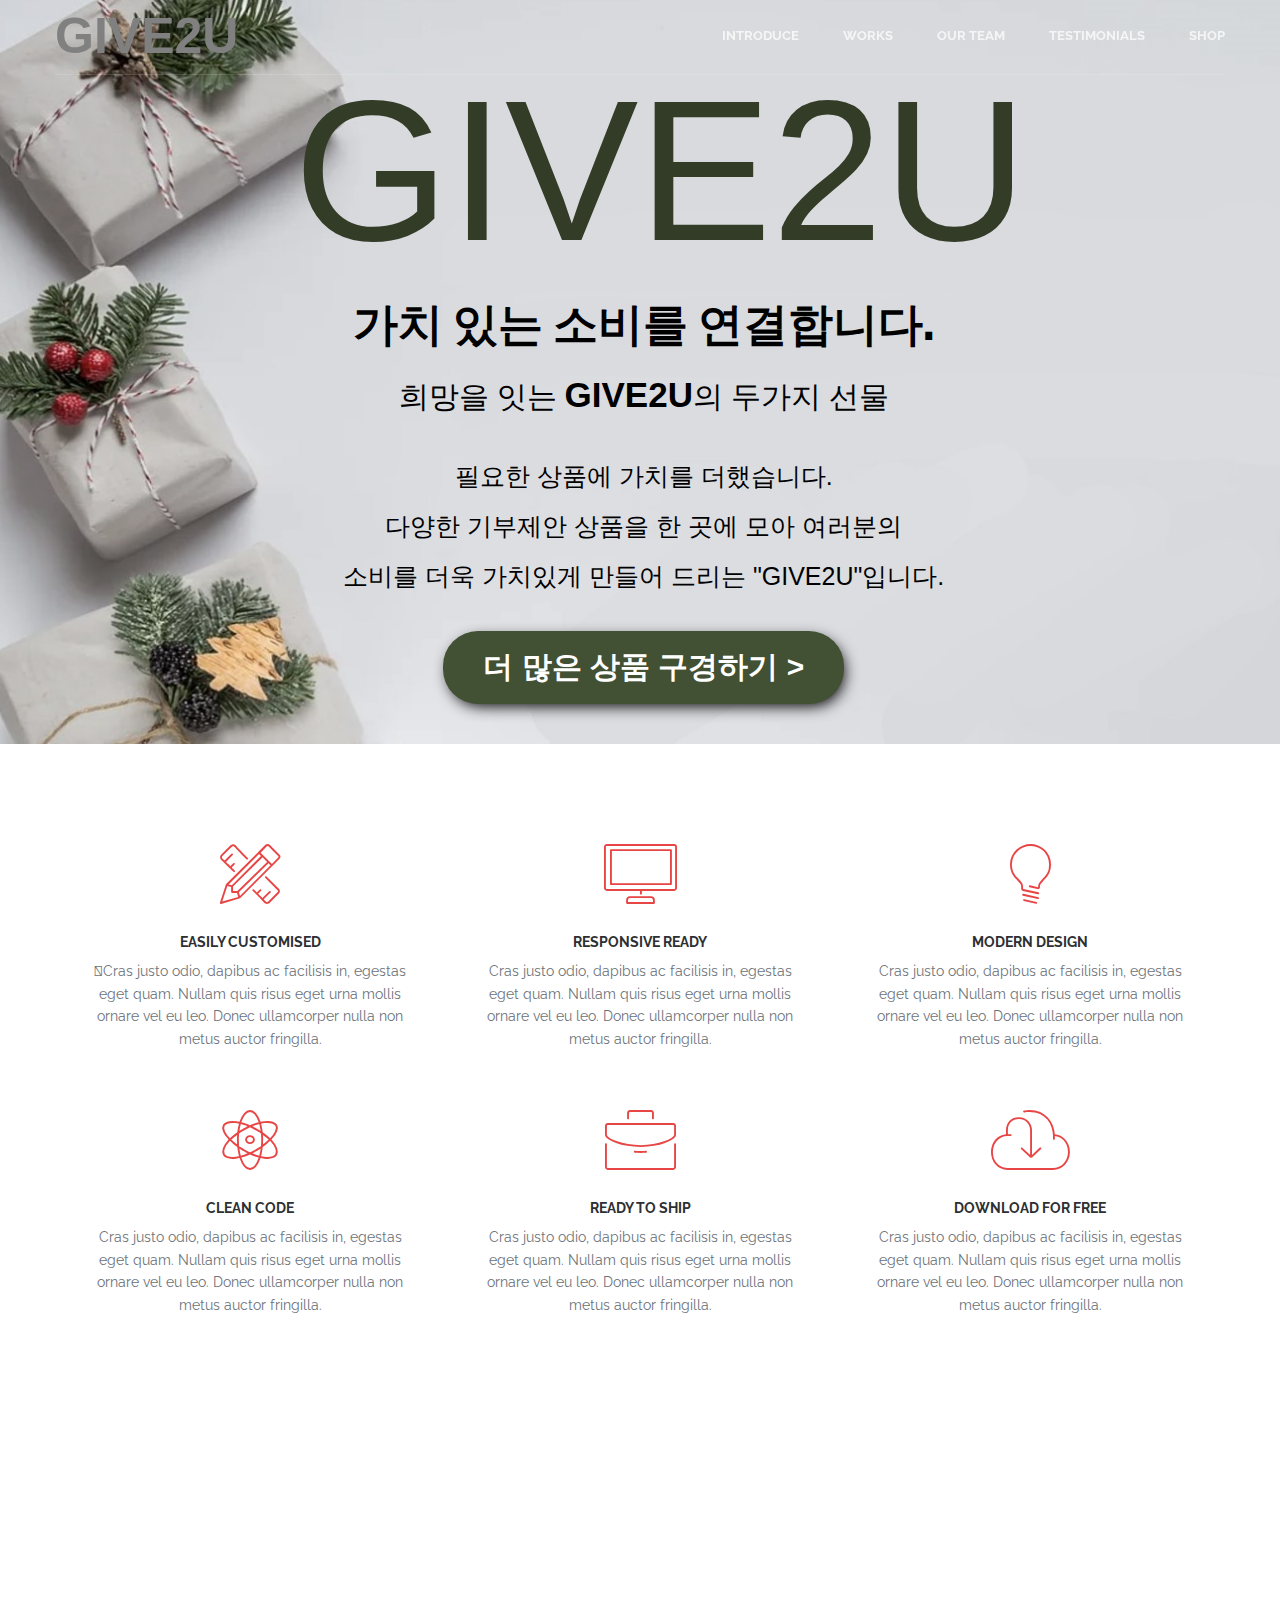
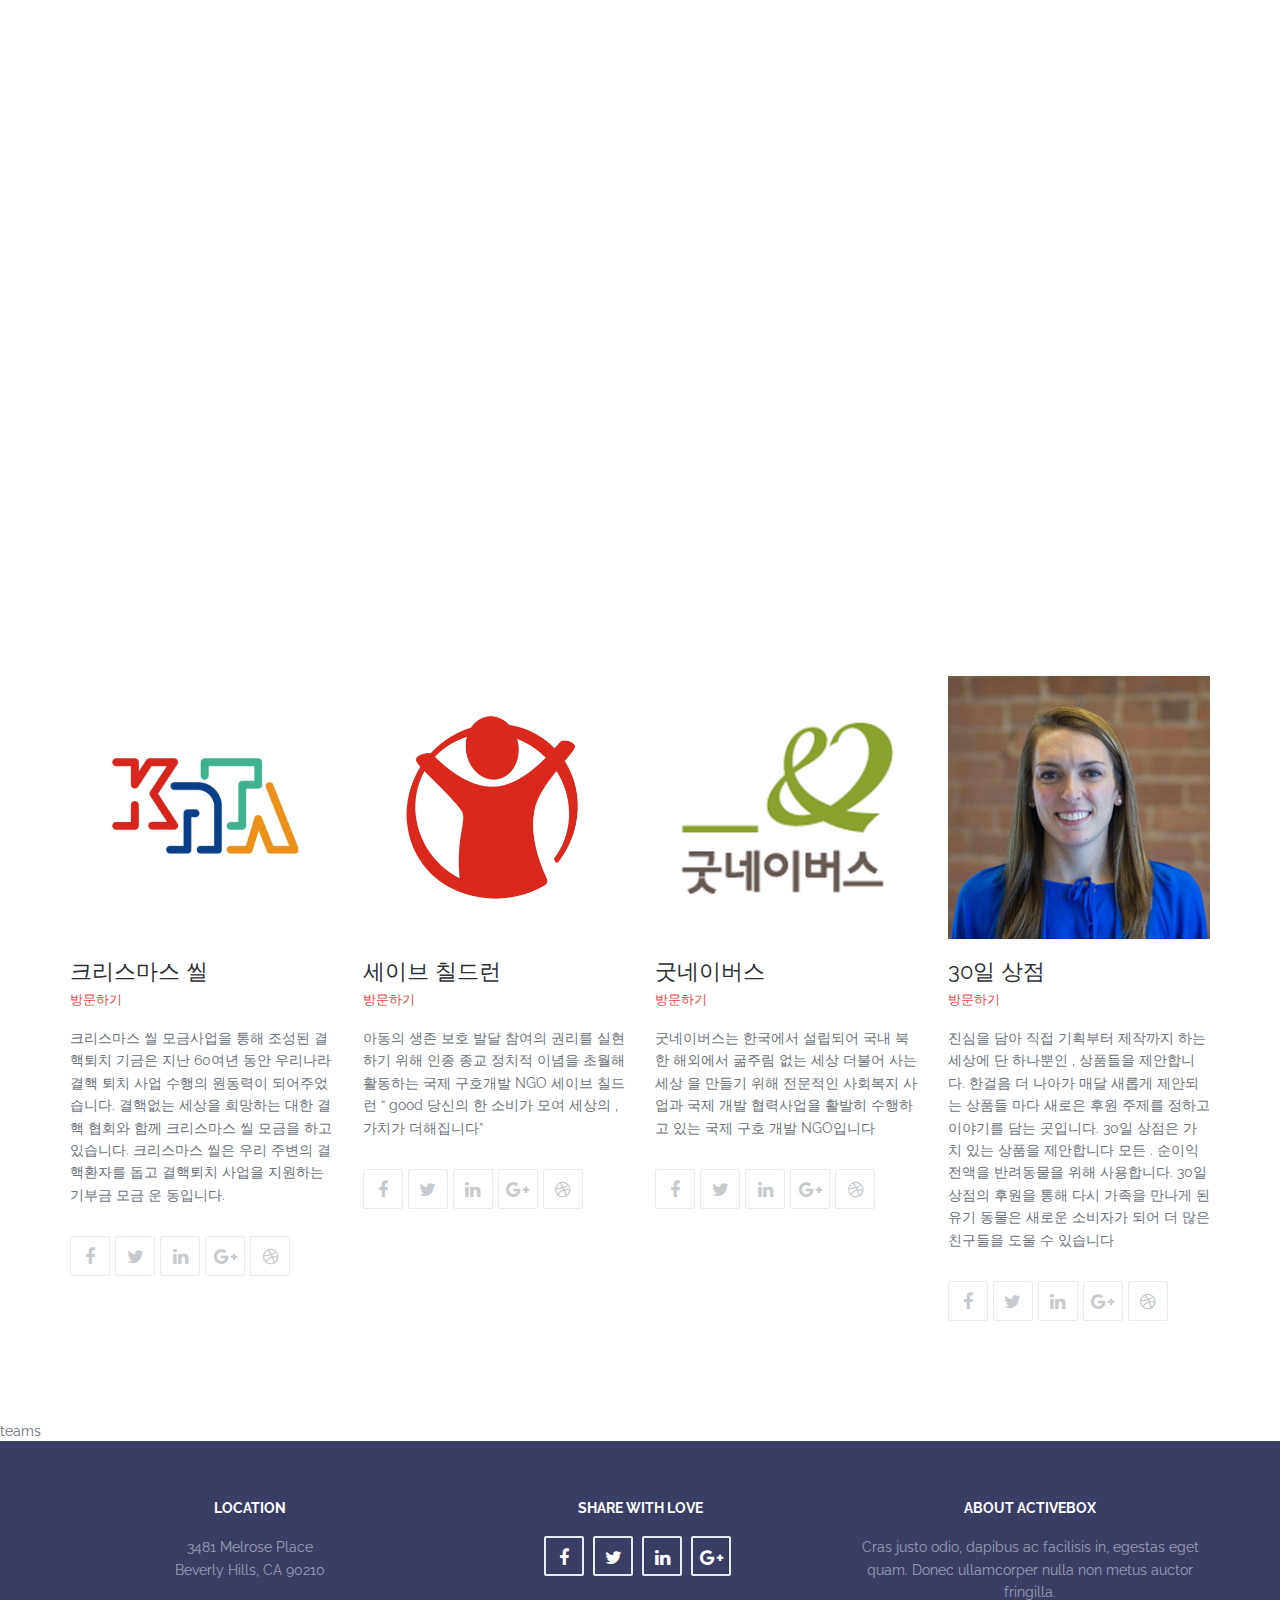
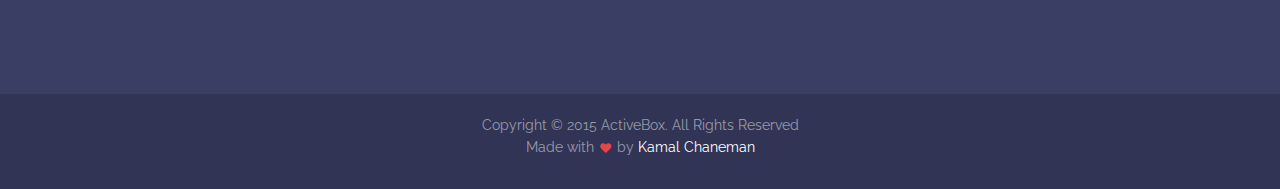
==== commit ed72354a: "Add files via upload" ====
--- a/index.html
+++ b/index.html
@@ -23,9 +23,13 @@
 </head>
 <body>
 	<section class="banner" role="banner">
+        
         <header id="header">
             <div class="header-content clearfix">
-                <a class="logo" href="#"><img src="images/logo.png" alt=""></a>
+                <a class="logo" href="#">
+                    <!--<img src="images/logo.png" alt="">-->
+                    <p id="logo-text-p">GIVE2U</p>
+                </a>
                 <nav class="navigation" role="navigation">
                     <ul class="primary-nav">
                         <li><a href="#features">Introduce</a></li>
@@ -38,13 +42,27 @@
                 <a href="#" class="nav-toggle">Menu<span></span></a>
             </div><!-- header content -->
         </header><!-- header -->
+
+        <!-- <img src="./images/newbanner.jpg" alt="" width="100%"> -->
+
         <div class="container">
-            <div class="col-md-10 col-md-offset-1">
-                <div class="banner-text text-center">
-                    <h1>Your Favorite One Page Multi Purpose Template</h1>
-                    <p>Lorem ipsum dolor sit amet, consectetur adipiscing elit. Praesent commodo cursus magna vel scelerisque nisl consectetur et.</p>
-                    <a href="#" class="btn btn-large">Find out more</a>
-                </div><!-- banner text -->
+            <div class="my-banner">
+                <div class="my-banner-child"></div>
+                <div class="my-banner-sec-child">
+                    <div class="col-md-10 col-md-offset-1">
+                        <div class="banner-text text-center">
+                            <h1>GIVE2U</h1>
+                            <p id="header-border">가치 있는 소비를 연결합니다.</p>
+                            <p id="header-thin">희망을 잇는 <span>GIVE2U</span>의 두가지 선물</p>
+                            <p id="header-p">
+                                필요한 상품에 가치를 더했습니다.<br>
+                                다양한 기부제안 상품을 한 곳에 모아 여러분의<br>
+                                소비를 더욱 가치있게 만들어 드리는 "GIVE2U"입니다.
+                            </p>
+                            <a href="sub-all.html" class="btn btn-large">더 많은 상품 구경하기 ></a>
+                        </div><!-- banner text -->
+                    </div>
+                </div>
             </div>
         </div>
     </section><!-- banner -->
@@ -55,7 +73,7 @@
                     <span class="icon icon-tools"></span>
                     <div class="feature-content">
                         <h5>Easily Customised</h5>
-                        <p>Cras justo odio, dapibus ac facilisis in, egestas eget quam. Nullam quis risus eget urna mollis ornare vel eu leo. Donec ullamcorper nulla non metus auctor fringilla.</p>
+                        <p class="icon-happy">Cras justo odio, dapibus ac facilisis in, egestas eget quam. Nullam quis risus eget urna mollis ornare vel eu leo. Donec ullamcorper nulla non metus auctor fringilla.</p>
                     </div>
                 </div>
                 <div class="col-md-4 col-sm-6 feature text-center">
@@ -102,7 +120,7 @@
             <div class="row no-gutter">
                 <div class="col-lg-3 col-md-6 col-sm-6 work">
                     <a href="images/work-1.jpg" class="work-box">
-                        <img src="images/work-1.jpg" alt="">
+                        <img src="https://loveseal.knta.or.kr/data/goodsImages/GOODS1_1634698691.jpg" alt="" height="500">
                         <div class="overlay">
                             <div class="overlay-caption">
                                 <h5>Project Name</h5>
@@ -113,8 +131,7 @@
                 </div>
                 <div class="col-lg-3 col-md-6 col-sm-6 work">
                     <a href="images/work-2.jpg" class="work-box">
-                        <img src="images/work-2.jpg" alt="">
-                        <div class="overlay">
+                        <img src="https://loveseal.knta.or.kr/data/goodsImages/GOODS1_1634698691.jpg" alt="" height="500">                        <div class="overlay">
                             <div class="overlay-caption">
                                 <h5>Project Name</h5>
                                 <p>Website Design</p>
@@ -124,7 +141,7 @@
                 </div>
                 <div class="col-lg-3 col-md-6 col-sm-6 work">
                     <a href="images/work-3.jpg" class="work-box">
-                        <img src="images/work-3.jpg" alt="">
+                        <img src="https://loveseal.knta.or.kr/data/goodsImages/GOODS1_1634698691.jpg" alt="" height="500">
                         <div class="overlay">
                             <div class="overlay-caption">
                                 <h5>Project Name</h5>
@@ -135,7 +152,7 @@
                 </div>
                 <div class="col-lg-3 col-md-6 col-sm-6 work">
                     <a href="images/work-4.jpg" class="work-box">
-                        <img src="images/work-4.jpg" alt="">
+                        <img src="https://loveseal.knta.or.kr/data/goodsImages/GOODS1_1634698691.jpg" alt="" height="500">
                         <div class="overlay">
                             <div class="overlay-caption">
                                 <h5>Project Name</h5>
@@ -146,7 +163,7 @@
                 </div>
                 <div class="col-lg-3 col-md-6 col-sm-6 work">
                     <a href="images/work-5.jpg" class="work-box">
-                        <img src="images/work-5.jpg" alt="">
+                        <img src="https://loveseal.knta.or.kr/data/goodsImages/GOODS1_1634698691.jpg" alt="" height="500">
                         <div class="overlay">
                             <div class="overlay-caption">
                                 <h5>Project Name</h5>
@@ -157,7 +174,7 @@
                 </div>
                 <div class="col-lg-3 col-md-6 col-sm-6 work">
                     <a href="images/work-6.jpg" class="work-box">
-                        <img src="images/work-6.jpg" alt="">
+                        <img src="https://loveseal.knta.or.kr/data/goodsImages/GOODS1_1634698691.jpg" alt="" height="500">
                         <div class="overlay">
                             <div class="overlay-caption">
                                 <h5>Project Name</h5>
@@ -168,7 +185,7 @@
                 </div>
                 <div class="col-lg-3 col-md-6 col-sm-6 work">
                     <a href="images/work-7.jpg" class="work-box">
-                        <img src="images/work-7.jpg" alt="">
+                        <img src="https://loveseal.knta.or.kr/data/goodsImages/GOODS1_1634698691.jpg" alt="" height="500">
                         <div class="overlay">
                             <div class="overlay-caption">
                                 <h5>Project Name</h5>
@@ -179,7 +196,7 @@
                 </div>
                 <div class="col-lg-3 col-md-6 col-sm-6 work">
                     <a href="images/work-8.jpg" class="work-box">
-                        <img src="images/work-8.jpg" alt="">
+                        <img src="https://loveseal.knta.or.kr/data/goodsImages/GOODS1_1634698691.jpg" alt="" height="500">
                         <div class="overlay">
                             <div class="overlay-caption">
                                 <h5>Project Name</h5>
@@ -197,11 +214,15 @@
             <div class="row">
                 <div class="col-md-3 col-sm-6">
                     <div class="person">
-                        <img src="https://loveseal.knta.or.kr/christmas/front/images/bn_img_logo.png" alt="" class="img-responsive">
+                        <img src="./images/christ.jpg" alt="" class="img-responsive">
                         <div class="person-content">
-                            <h4>Ruth Wood</h4>
-                            <h5 class="role">Founder, CEO</h5>
-                            <p>Fusce dapibus, tellus ac cursus commodo, tortor mauris condimentum nibh, ut fermentum massa justo sit amet risus. Maecenas sed diam eget risus varius blandit sit amet non magna. Nullam quis risus eget urna mollis ornare vel eu leo.</p>
+                            <h4>크리스마스 씰</h4>
+                            <h5 class="role"><a href="">방문하기</a></h5>
+                            <p>크리스마스 씰 모금사업을 통해 조성된 결핵퇴치 기금은 지난 60여년 동안 우리나라 결핵
+                                퇴치 사업 수행의 원동력이 되어주었습니다.
+                                 결핵없는 세상을 희망하는 대한 결핵 협회와 함께 크리스마스 씰 모금을 하고있습니다.
+                                 크리스마스 씰은 우리 주변의 결핵환자를 돕고 결핵퇴치 사업을 지원하는 기부금 모금 운
+                                동입니다.</p>
                         </div>
                         <ul class="social-icons clearfix">
                             <li><a href="#"><span class="fa fa-facebook"></span></a></li>
@@ -215,11 +236,13 @@
 
                 <div class="col-md-3 col-sm-6">
                     <div class="person">
-                        <img src="https://blogfiles.pstatic.net/MjAyMDA4MjBfMzMg/MDAxNTk3ODkxMzU3MzA1.atctgo8ri6CxdRVzikV3U8F-m9nMWIupFHBbUL88KdIg.tKBeKf2NQ8NSgB29dYVWOArukC9GB9aa9OKuh3QT0hcg.PNG.savethechildrenkr/logo2.png" alt="" class="img-responsive">
+                        <img src="./images/savechildren.png" alt="" class="img-responsive">
                         <div class="person-content">
-                            <h4>Timothy Reed</h4>
-                            <h5 class="role">Co-Founder, Developer</h5>
-                            <p>Fusce dapibus, tellus ac cursus commodo, tortor mauris condimentum nibh, ut fermentum massa justo sit amet risus. Maecenas sed diam eget risus varius blandit sit amet non magna. Nullam quis risus eget urna mollis ornare vel eu leo.</p>
+                            <h4>세이브 칠드런</h4>
+                            <h5 class="role"><a href="">방문하기</a></h5>
+                            <p> 아동의 생존 보호 발달 참여의 권리를 실현하기 위해
+                                인종 종교 정치적 이념을 초월해 활동하는 국제 구호개발 NGO 세이브 칠드런
+                                “ good 당신의 한 소비가 모여 세상의 , 가치가 더해집니다”</p>
                         </div>
                         <ul class="social-icons clearfix">
                             <li><a href="#" class=""><span class="fa fa-facebook"></span></a></li>
@@ -233,11 +256,13 @@
 
                 <div class="col-md-3 col-sm-6">
                     <div class="person">
-                        <img src="[data-uri]" alt="" class="img-responsive">
+                        <img src="./images/goodneighbors.png" alt="" class="img-responsive">
                         <div class="person-content">
-                            <h4>Victoria Valdez</h4>
-                            <h5 class="role">UI Designer</h5>
-                            <p>Fusce dapibus, tellus ac cursus commodo, tortor mauris condimentum nibh, ut fermentum massa justo sit amet risus. Maecenas sed diam eget risus varius blandit sit amet non magna. Nullam quis risus eget urna mollis ornare vel eu leo.</p>
+                            <h4>굿네이버스</h4>
+                            <h5 class="role"><a href="">방문하기</a></h5>
+                            <p>굿네이버스는 한국에서 설립되어 국내 북한 해외에서 굶주림 없는 세상 더불어 사는 세상
+                                을 만들기 위해 전문적인 사회복지 사업과 국제 개발 협력사업을 활발히 수행하고 있는 국제
+                                구호 개발 NGO입니다</p>
                         </div>
                         <ul class="social-icons clearfix">
                             <li><a href="#" class=""><span class="fa fa-facebook"></span></a></li>
@@ -253,9 +278,11 @@
                     <div class="person">
                         <img src="images/team-4.jpg" alt="" class="img-responsive">
                         <div class="person-content">
-                            <h4>Beverly Little</h4>
-                            <h5 class="role">Data Scientist</h5>
-                            <p>Fusce dapibus, tellus ac cursus commodo, tortor mauris condimentum nibh, ut fermentum massa justo sit amet risus. Maecenas sed diam eget risus varius blandit sit amet non magna. Nullam quis risus eget urna mollis ornare vel eu leo.</p>
+                            <h4>30일 상점</h4>
+                            <h5 class="role"><a href="">방문하기</a></h5>
+                            <p>진심을 담아 직접 기획부터 제작까지 하는 세상에 단 하나뿐인 , 상품들을 제안합니다. 한걸음 더 나아가 매달 새롭게 제안되는 상품들 마다 새로은 후원 주제를 정하고 이야기를 담는 곳입니다.
+                                30일 상점은 가치 있는 상품을 제안합니다 모든 . 순이익 전액을 반려동물을 위해 사용합니다. 
+                                30일 상점의 후원을 통해 다시 가족을 만나게 된 유기 동물은 새로운 소비자가 되어 더 많은 친구들을 도울 수 있습니다</p>
                         </div>
                         <ul class="social-icons clearfix">
                             <li><a href="#" class=""><span class="fa fa-facebook"></span></a></li>
@@ -364,7 +391,7 @@
     <script src="js/main.js"></script>
     
     <!-- Google Analytics: change UA-XXXXX-X to be your site's ID. -->
-    <script>
+    <!-- <script>
         (function(i,s,o,g,r,a,m){i['GoogleAnalyticsObject']=r;i[r]=i[r]||function(){
         (i[r].q=i[r].q||[]).push(arguments)},i[r].l=1*new Date();a=s.createElement(o),
         m=s.getElementsByTagName(o)[0];a.async=1;a.src=g;m.parentNode.insertBefore(a,m)
@@ -372,6 +399,6 @@
        
         ga('create', 'UA-XXXX-X');
         ga('send', 'pageview');
-    </script>
+    </script> -->
 </body>
 </html>--- a/css/main.css
+++ b/css/main.css
@@ -33,18 +33,22 @@
   font-weight: 700; }
 
 .btn {
-  background-color: #e84545;
+  background-color: #425033;
   color: #fff;
-  font-size: 13px;
+  font-size: 30px;
   font-weight: 600;
   border: 0;
+  font-family: "Open Sans", sans-serif;
   -moz-border-radius: 2px;
   -webkit-border-radius: 2px;
-  border-radius: 2px;
+  border-radius: 35px 35px 35px 35px;
+  box-shadow: 3px 5px 15px -3px #000;
   display: inline-block;
+  margin-top: 20px;
+  margin-bottom: 40px;
   text-transform: uppercase; }
   .btn:hover, .btn:focus {
-    background-color: #e52e2e;
+    background-color: #3b462f;
     color: #fff; }
   .btn-large {
     padding: 15px 40px; }
@@ -90,39 +94,96 @@
 #header {
   position: fixed;
   width: 100%;
-  z-index: 999; }
+  z-index: 999; 
+  transition: all .35;}
   #header .header-content {
     border-bottom: 1px solid rgba(255, 255, 255, 0.15);
     margin: 0 auto;
     max-width: 1170px;
-    padding: 40px 0;
+    padding: 25px 0;
     width: 100%;
+    height: 75px;
     -moz-transition: padding 0.3s;
     -o-transition: padding 0.3s;
     -webkit-transition: padding 0.3s;
-    transition: padding 0.3s; }
+    transition: all 0.3s; }
   #header .header-content1 {
     border-bottom: 1px solid rgba(255, 255, 255, 0.15);
     margin: 0 auto;
     max-width: 1170px;
-    padding: 40px 0;
+    padding: 25px 0;
     width: 100%;
     text-align: center;
     -moz-transition: padding 0.3s;
     -o-transition: padding 0.3s;
     -webkit-transition: padding 0.3s;
-    transition: padding 0.3s; }
+    transition: all 0.1s; }
 
 
   #header .logo {
     float: left; }
+  #logo-text-p {
+    color: gray;
+    font-family: "Open Sans", sans-serif;
+    font-weight: 900;
+    font-size: 50px;
+    text-transform: uppercase; 
+    }
 
 #header.fixed {
   background-color: #292c47; }
   #header.fixed .header-content {
     border-bottom: 0;
-    padding: 25px 0; }
+    }
   #header.fixed .nav-toggle {
+    top: 18px; }
+
+#header1 {
+  position: fixed;
+  width: 100%;
+  background-color: #292c47;
+  z-index: 999; 
+  transition: all .35;}
+  #header1 .header-content {
+    border-bottom: 1px solid rgba(255, 255, 255, 0.15);
+    margin: 0 auto;
+    max-width: 1170px;
+    padding: 25px 0;
+    width: 100%;
+    height: 75px;
+    -moz-transition: padding 0.3s;
+    -o-transition: padding 0.3s;
+    -webkit-transition: padding 0.3s;
+    transition: all 0.3s; }
+  #header1 .header-content1 {
+    border-bottom: 1px solid rgba(255, 255, 255, 0.15);
+    margin: 0 auto;
+    max-width: 1170px;
+    padding: 25px 0;
+    width: 100%;
+    text-align: center;
+    -moz-transition: padding 0.3s;
+    -o-transition: padding 0.3s;
+    -webkit-transition: padding 0.3s;
+    transition: all 0.1s; }
+
+
+  #header1 .logo {
+    float: left; }
+  #logo-text-p {
+    color: gray;
+    font-family: "Open Sans", sans-serif;
+    font-weight: 900;
+    font-size: 50px;
+    text-transform: uppercase; 
+    }
+
+#header1.fixed {
+  background-color: #292c47; }
+  #header1.fixed .header-content {
+    border-bottom: 0;
+    }
+  #header1.fixed .nav-toggle {
     top: 18px; }
 
 .navigation.open {
@@ -272,30 +333,81 @@
 /* ==========================================================================
 	$Banner
 ========================================================================== */
+#sub-nav-fill{
+  height: 75px;
+  background-color: #292c47;;
+}
+
+.my-babber-child{
+  width: 20vw;
+}
+
+.my-banner-sec-child{
+  width: 80vw;
+  text-align: center;
+}
+
 .banner {
-  background-image: url(../images/banner.jpg);
+  background-image: url(../images/newbanner.jpg);
   background-position: center top;
   background-repeat: no-repeat;
   -moz-background-size: cover;
   -o-background-size: cover;
   -webkit-background-size: cover;
-  background-size: cover;
-  min-height: 750px; }
+  background-size:cover;
+  height: 100%;
+  width: 100%;
+}
 
 .banner-text {
-  padding-top: 25%; }
+  padding-top: 5%; 
+  padding-left: 15%;}
   .banner-text h1 {
-    color: #fff;
+    color: #323C27;
+    font-family: "Open Sans", sans-serif;
+    font-weight: 300;
+    font-size: 200px;
+    text-transform: uppercase; 
+    right: 0;
+    }
+    .banner-text span {
+      color: #000000;
+      font-family: "Open Sans", sans-serif;
+      font-weight: 700;
+      font-size: 35px;
+      text-transform: uppercase; 
+      }
+  .banner-text h2 {
+    color: #000000;
     font-family: "Open Sans", sans-serif;
     font-weight: 700;
-    text-transform: uppercase; }
+    text-transform: uppercase;
+    display: inline; }
   .banner-text p {
-    color: #fff;
+    color: #000000;
     font-size: 22px;
     font-weight: 300;
+    line-height: 1.5;}
+  .banner-text #header-border{
+    color: #000000;
+    font-size: 45px;
+    font-weight: 900;
     line-height: 1.5;
-    margin-bottom: 80px; }
-
+  }
+  .banner-text #header-thin{
+    color: #000000;
+    font-size: 30px;
+    font-weight: 400;
+    line-height: 1.5;
+    margin-bottom: 30px;
+  }
+  .banner-text #header-p{
+    color: #000000;
+    font-size: 25px;
+    font-weight: 10;
+    line-height: 2;
+    font-family: "Open Sans", sans-serif;
+  }
 /* ==========================================================================
 	$Features
 ========================================================================== */
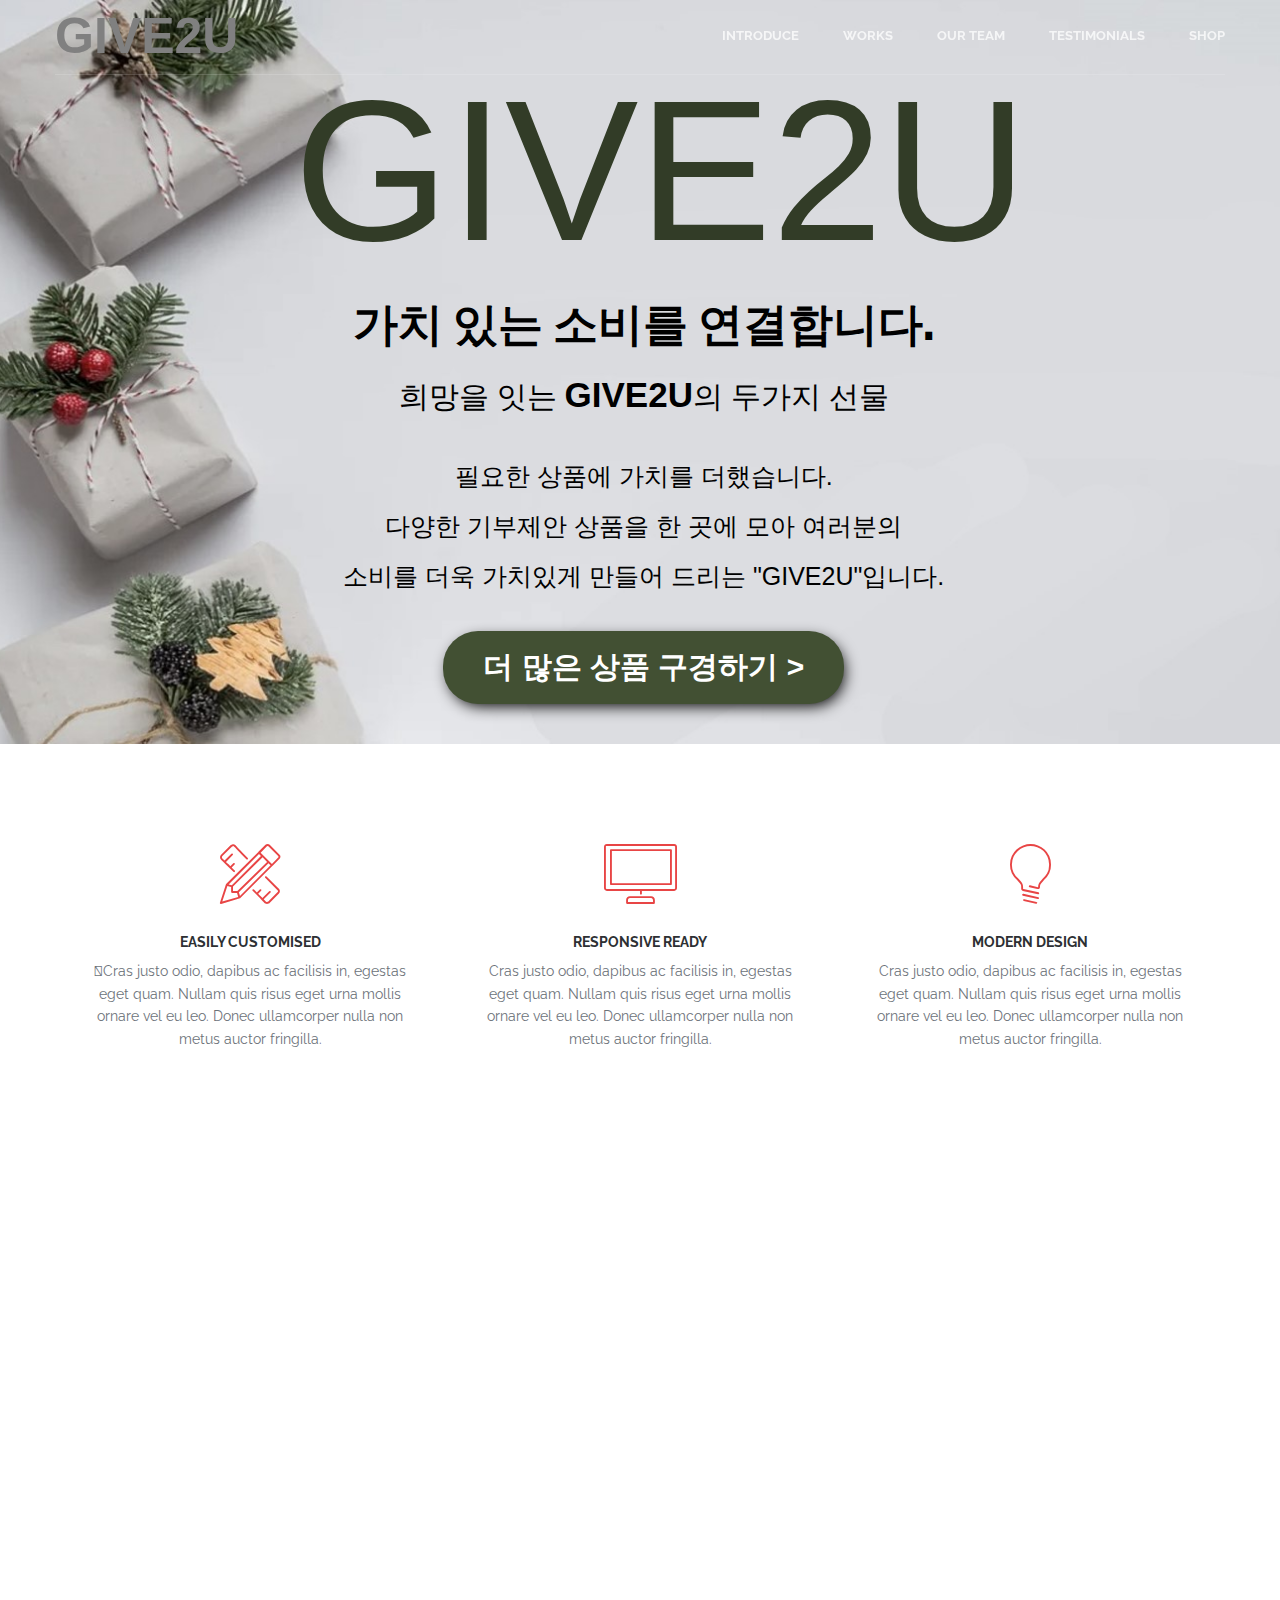
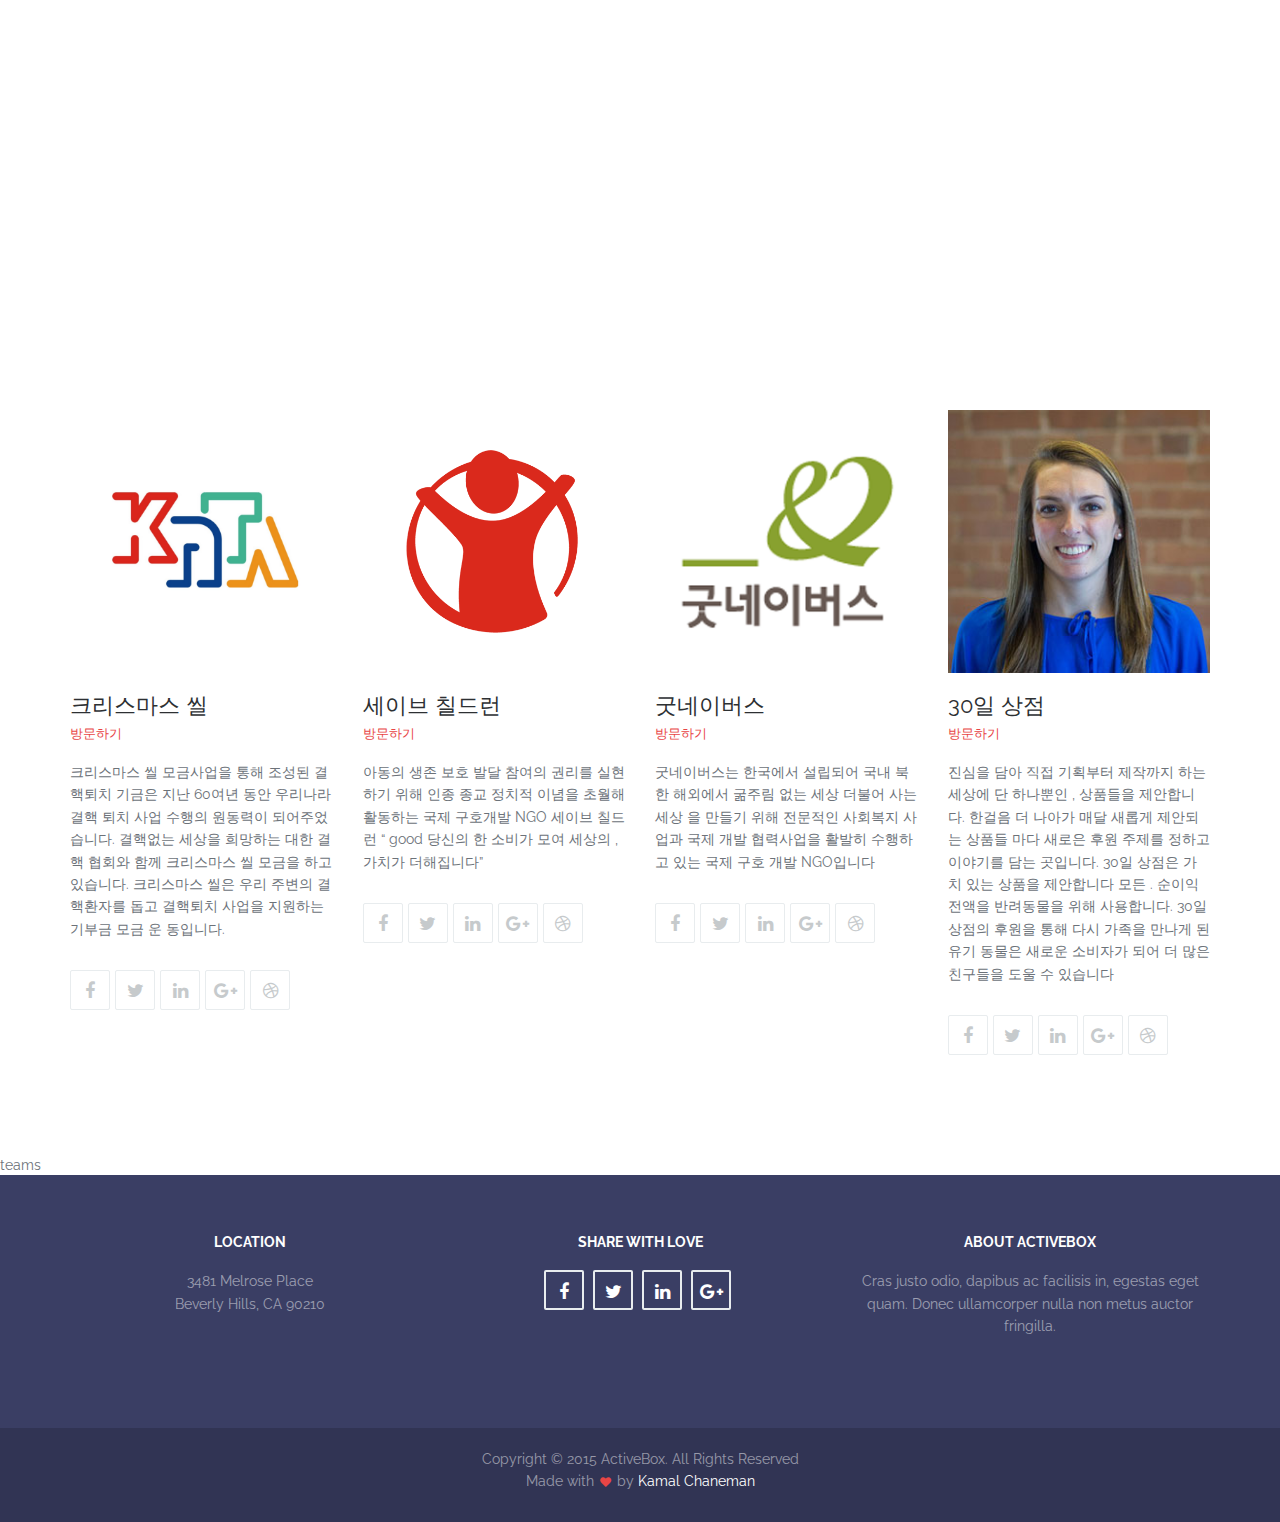
==== commit 8aebcf67: "Add files via upload" ====
--- a/index.html
+++ b/index.html
@@ -90,7 +90,7 @@
                         <p>Cras justo odio, dapibus ac facilisis in, egestas eget quam. Nullam quis risus eget urna mollis ornare vel eu leo. Donec ullamcorper nulla non metus auctor fringilla.</p>
                     </div>
                 </div>
-                <div class="col-md-4 col-sm-6 feature text-center">
+                <!-- <div class="col-md-4 col-sm-6 feature text-center">
                     <span class="icon icon-genius"></span>
                     <div class="feature-content">
                         <h5>Clean Code</h5>
@@ -110,7 +110,7 @@
                         <h5>Download for Free</h5>
                         <p>Cras justo odio, dapibus ac facilisis in, egestas eget quam. Nullam quis risus eget urna mollis ornare vel eu leo. Donec ullamcorper nulla non metus auctor fringilla.</p>
                     </div>
-                </div>
+                </div> -->
             </div>
         </div>
     </section><!-- features -->
@@ -131,7 +131,8 @@
                 </div>
                 <div class="col-lg-3 col-md-6 col-sm-6 work">
                     <a href="images/work-2.jpg" class="work-box">
-                        <img src="https://loveseal.knta.or.kr/data/goodsImages/GOODS1_1634698691.jpg" alt="" height="500">                        <div class="overlay">
+                        <img src="https://loveseal.knta.or.kr/data/goodsImages/GOODS1_1634698691.jpg" alt="" height="500">                        
+                        <div class="overlay">
                             <div class="overlay-caption">
                                 <h5>Project Name</h5>
                                 <p>Website Design</p>
@@ -217,7 +218,7 @@
                         <img src="./images/christ.jpg" alt="" class="img-responsive">
                         <div class="person-content">
                             <h4>크리스마스 씰</h4>
-                            <h5 class="role"><a href="">방문하기</a></h5>
+                            <h5 class="role"><a href="https://loveseal.knta.or.kr/christmas/index.html">방문하기</a></h5>
                             <p>크리스마스 씰 모금사업을 통해 조성된 결핵퇴치 기금은 지난 60여년 동안 우리나라 결핵
                                 퇴치 사업 수행의 원동력이 되어주었습니다.
                                  결핵없는 세상을 희망하는 대한 결핵 협회와 함께 크리스마스 씰 모금을 하고있습니다.
@@ -239,7 +240,7 @@
                         <img src="./images/savechildren.png" alt="" class="img-responsive">
                         <div class="person-content">
                             <h4>세이브 칠드런</h4>
-                            <h5 class="role"><a href="">방문하기</a></h5>
+                            <h5 class="role"><a href="https://savethegoods.marpple.shop/kr">방문하기</a></h5>
                             <p> 아동의 생존 보호 발달 참여의 권리를 실현하기 위해
                                 인종 종교 정치적 이념을 초월해 활동하는 국제 구호개발 NGO 세이브 칠드런
                                 “ good 당신의 한 소비가 모여 세상의 , 가치가 더해집니다”</p>
@@ -259,7 +260,7 @@
                         <img src="./images/goodneighbors.png" alt="" class="img-responsive">
                         <div class="person-content">
                             <h4>굿네이버스</h4>
-                            <h5 class="role"><a href="">방문하기</a></h5>
+                            <h5 class="role"><a href="https://www.givestore.kr/">방문하기</a></h5>
                             <p>굿네이버스는 한국에서 설립되어 국내 북한 해외에서 굶주림 없는 세상 더불어 사는 세상
                                 을 만들기 위해 전문적인 사회복지 사업과 국제 개발 협력사업을 활발히 수행하고 있는 국제
                                 구호 개발 NGO입니다</p>
@@ -279,7 +280,7 @@
                         <img src="images/team-4.jpg" alt="" class="img-responsive">
                         <div class="person-content">
                             <h4>30일 상점</h4>
-                            <h5 class="role"><a href="">방문하기</a></h5>
+                            <h5 class="role"><a href="http://befriendmarket.com/index.html">방문하기</a></h5>
                             <p>진심을 담아 직접 기획부터 제작까지 하는 세상에 단 하나뿐인 , 상품들을 제안합니다. 한걸음 더 나아가 매달 새롭게 제안되는 상품들 마다 새로은 후원 주제를 정하고 이야기를 담는 곳입니다.
                                 30일 상점은 가치 있는 상품을 제안합니다 모든 . 순이익 전액을 반려동물을 위해 사용합니다. 
                                 30일 상점의 후원을 통해 다시 가족을 만나게 된 유기 동물은 새로운 소비자가 되어 더 많은 친구들을 도울 수 있습니다</p>
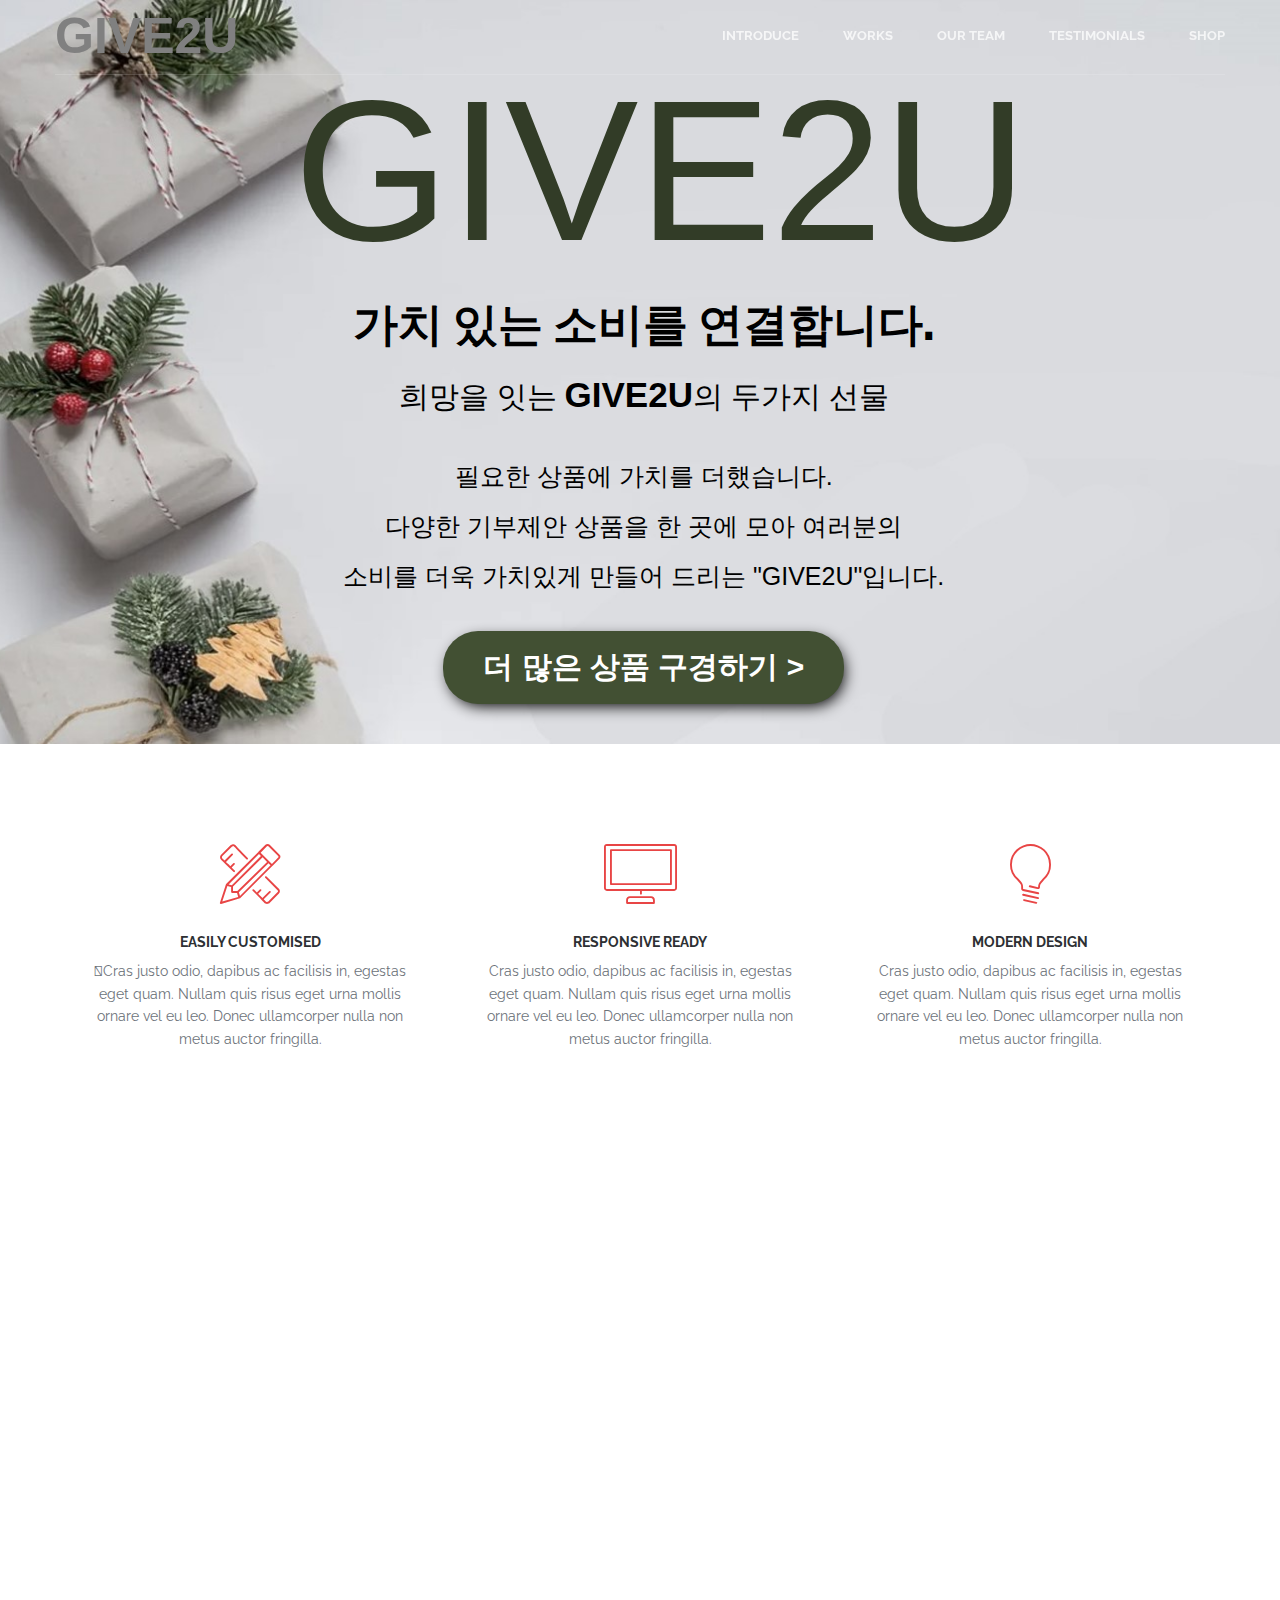
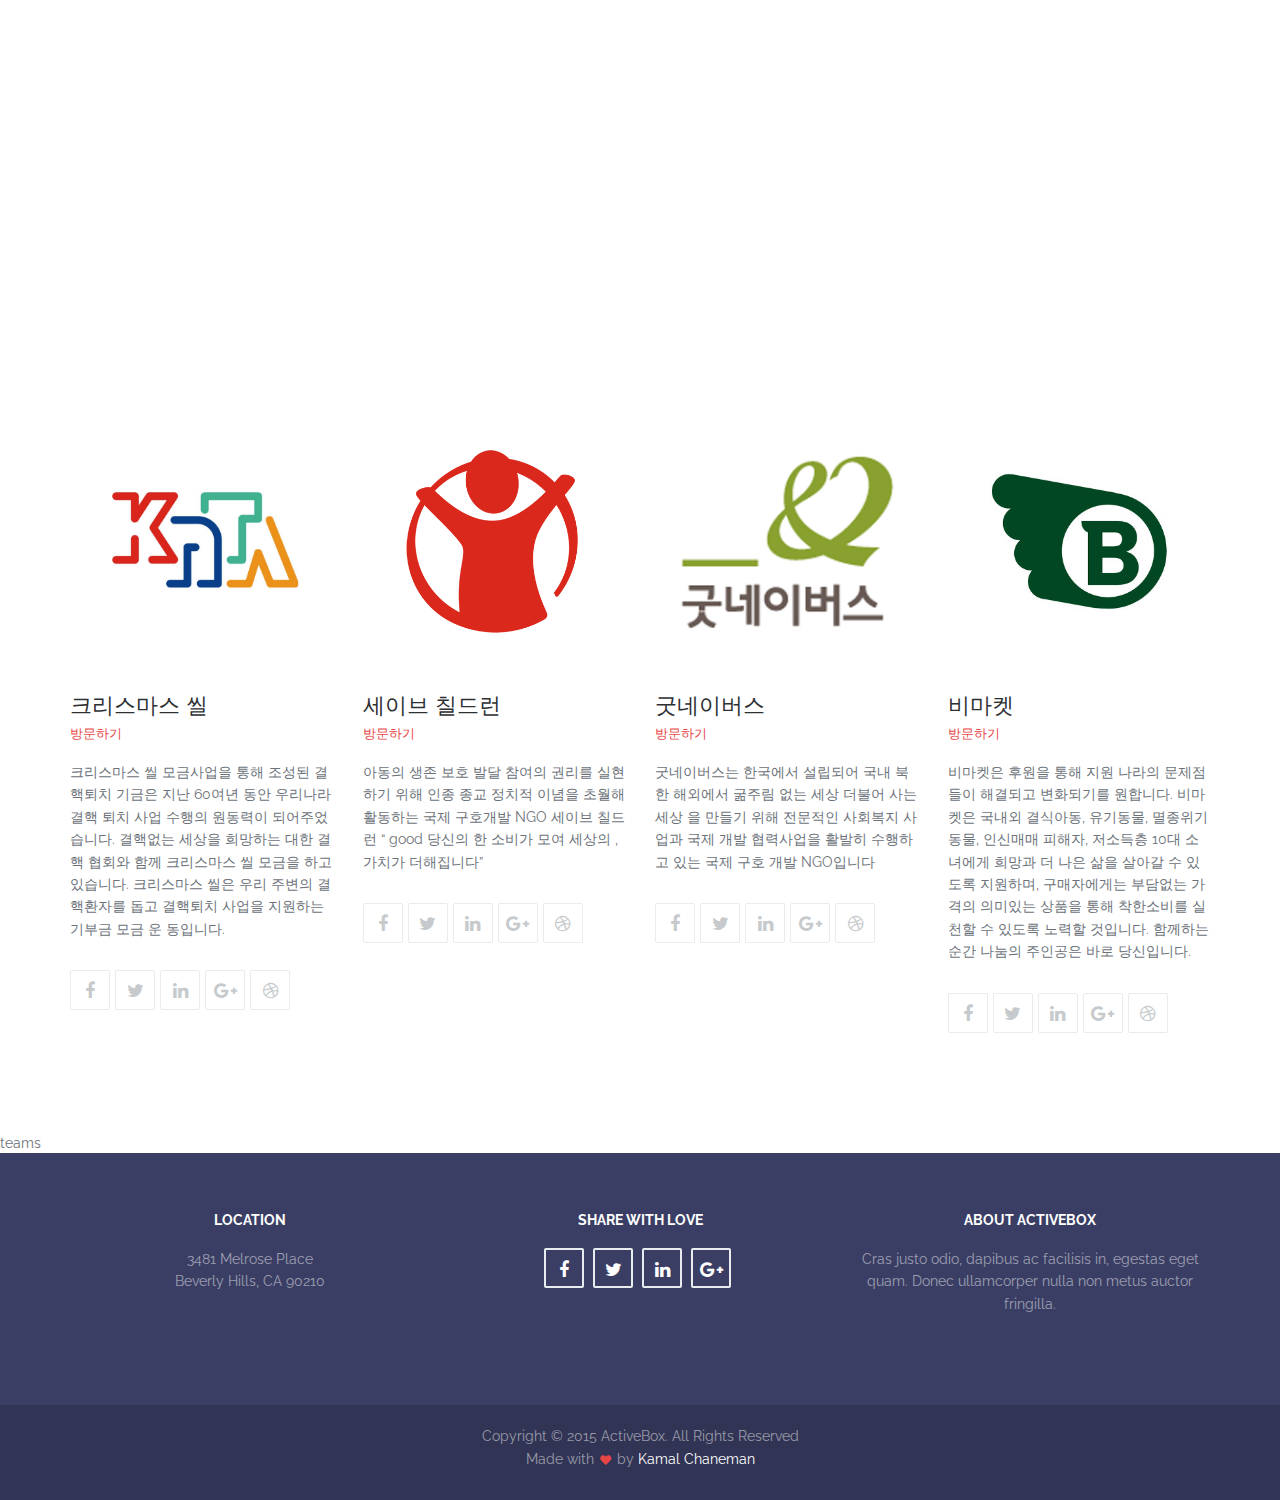
==== commit 17863230: "Add files via upload" ====
--- a/index.html
+++ b/index.html
@@ -277,13 +277,13 @@
 
                 <div class="col-md-3 col-sm-6">
                     <div class="person">
-                        <img src="images/team-4.jpg" alt="" class="img-responsive">
+                        <img src="images/bemarket_logo.jpg" alt="" class="img-responsive">
                         <div class="person-content">
-                            <h4>30일 상점</h4>
+                            <h4>비마켓</h4>
                             <h5 class="role"><a href="http://befriendmarket.com/index.html">방문하기</a></h5>
-                            <p>진심을 담아 직접 기획부터 제작까지 하는 세상에 단 하나뿐인 , 상품들을 제안합니다. 한걸음 더 나아가 매달 새롭게 제안되는 상품들 마다 새로은 후원 주제를 정하고 이야기를 담는 곳입니다.
-                                30일 상점은 가치 있는 상품을 제안합니다 모든 . 순이익 전액을 반려동물을 위해 사용합니다. 
-                                30일 상점의 후원을 통해 다시 가족을 만나게 된 유기 동물은 새로운 소비자가 되어 더 많은 친구들을 도울 수 있습니다</p>
+                            <p>비마켓은 후원을 통해 지원 나라의 문제점들이 해결되고 변화되기를 원합니다. 비마켓은 국내외 결식아동, 유기동물, 멸종위기동물, 인신매매 피해자, 저소득층
+                                10대 소녀에게 희망과 더 나은 삶을 살아갈 수 있도록 지원하며, 구매자에게는 부담없는 가격의 의미있는 상품을 통해 착한소비를 실천할 수 있도록 노력할 것입니다.
+                                함께하는 순간 나눔의 주인공은 바로 당신입니다.</p>
                         </div>
                         <ul class="social-icons clearfix">
                             <li><a href="#" class=""><span class="fa fa-facebook"></span></a></li>
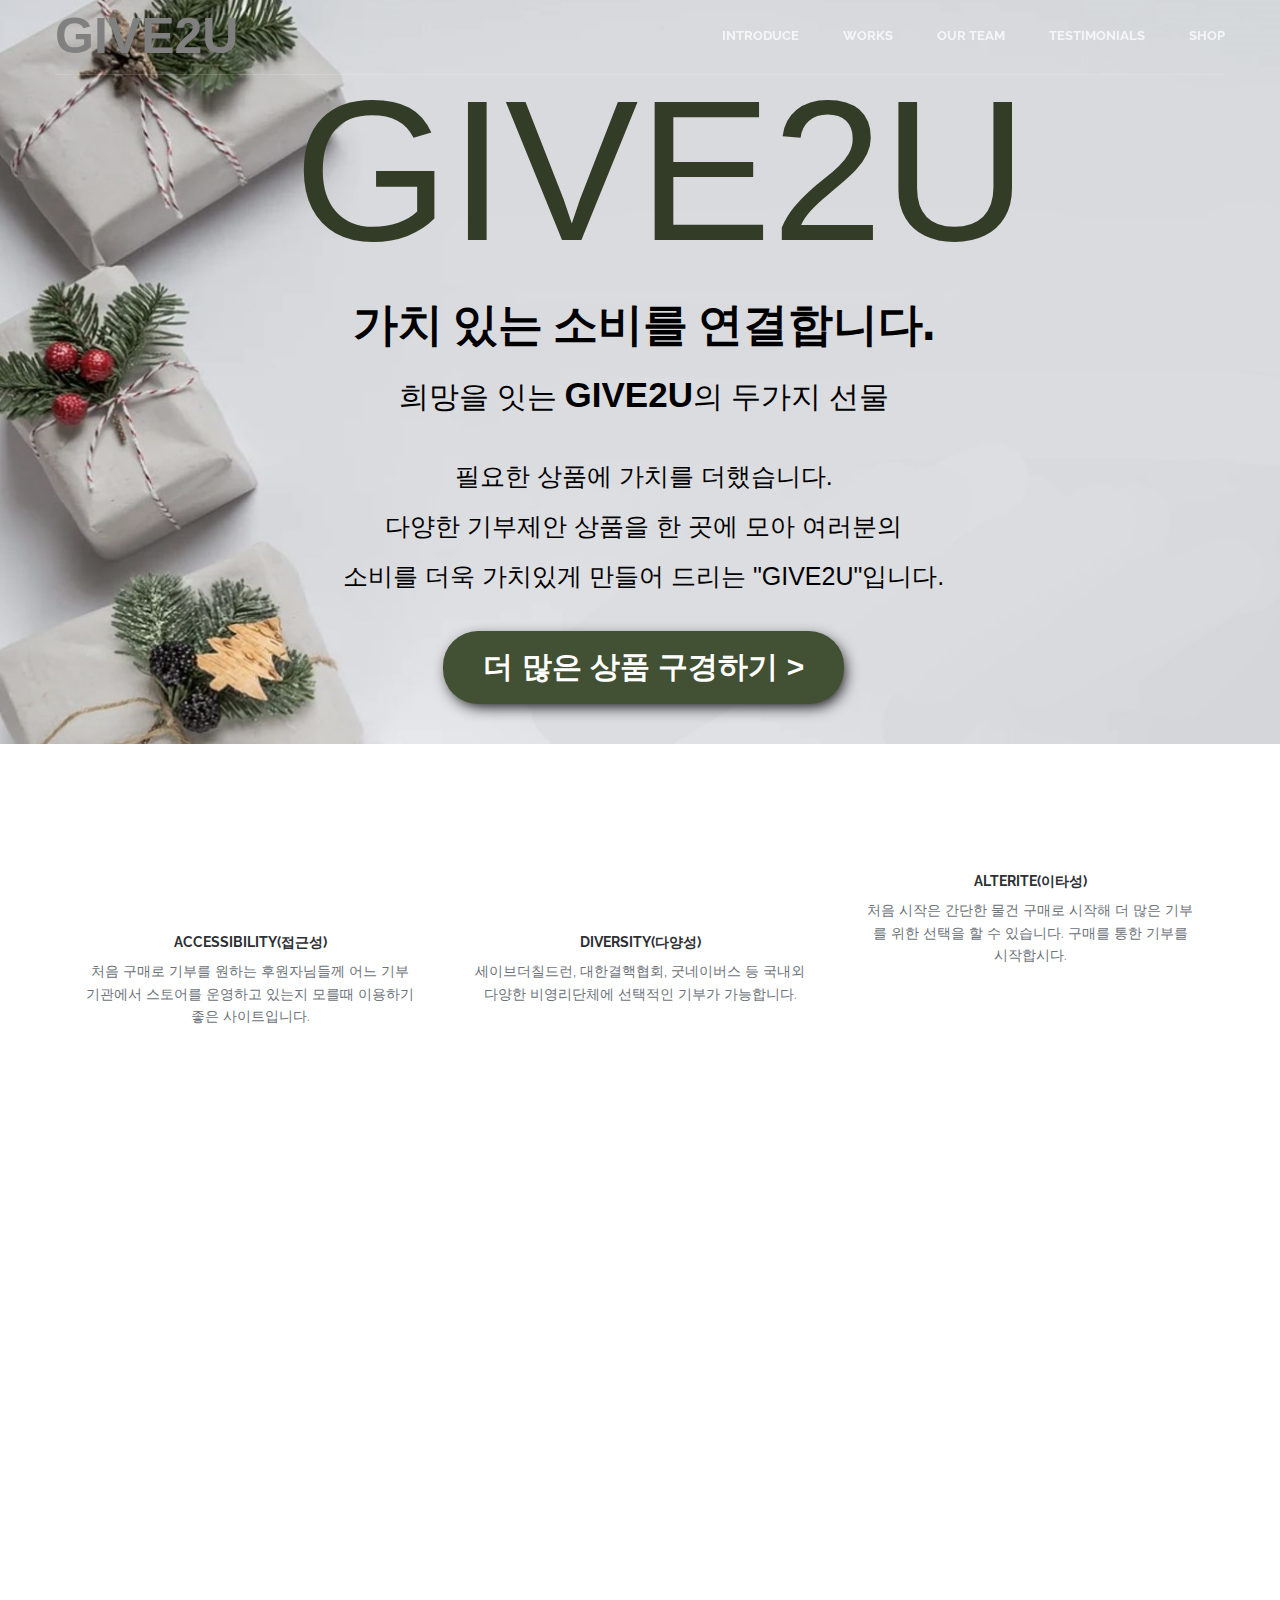
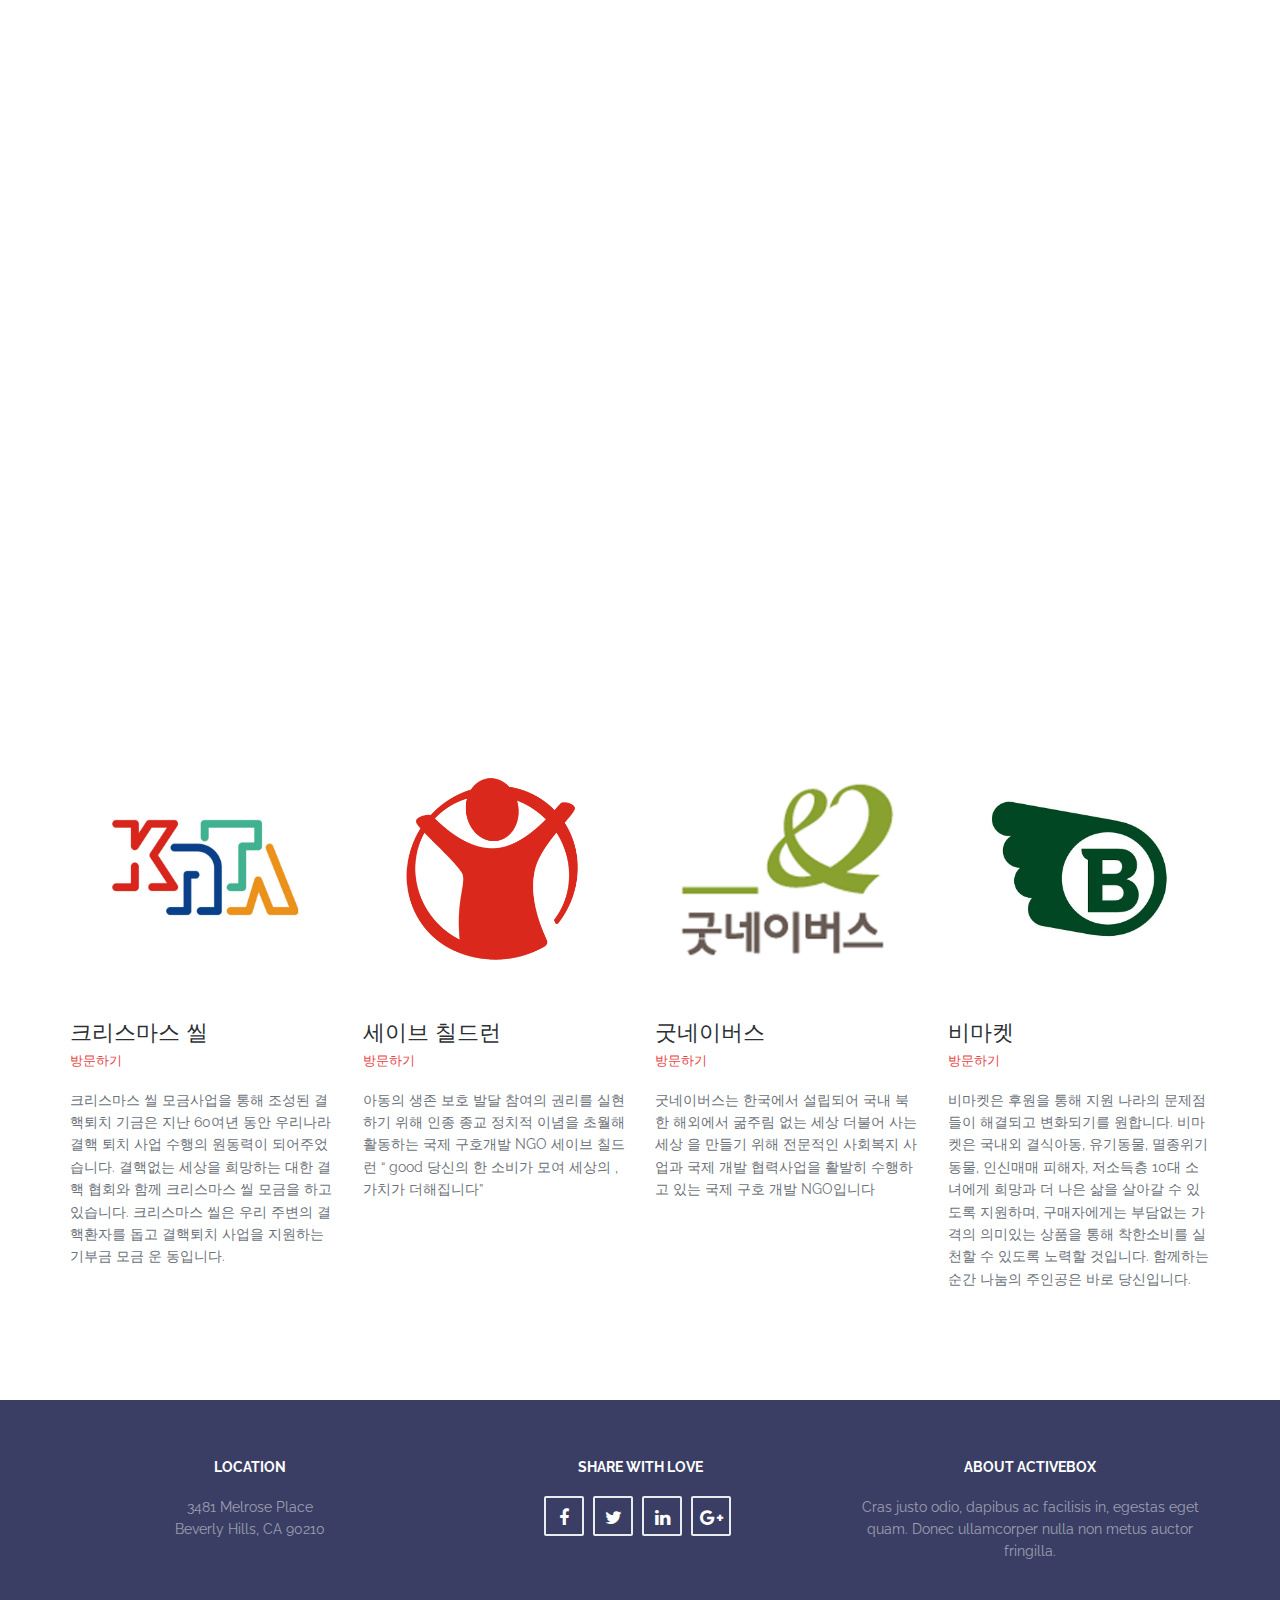
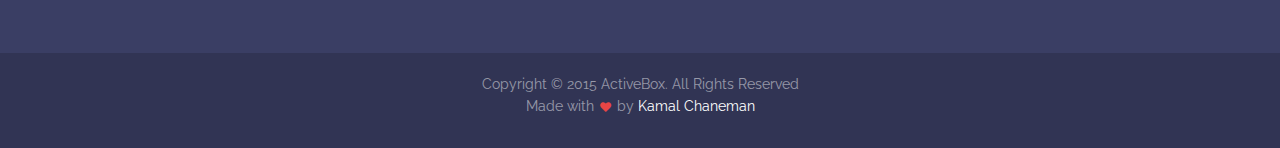
==== commit aee8dcc8: "Add files via upload" ====
--- a/index.html
+++ b/index.html
@@ -20,6 +20,7 @@
     <link rel="stylesheet" href="css/responsive.css">
     <link rel="stylesheet" href="css/animate.min.css">
     <link rel="stylesheet" href="https://maxcdn.bootstrapcdn.com/font-awesome/4.4.0/css/font-awesome.min.css">
+    <link rel="stylesheet" href="https://use.fontawesome.com/releases/v5.15.4/css/all.css" integrity="sha384-DyZ88mC6Up2uqS4h/KRgHuoeGwBcD4Ng9SiP4dIRy0EXTlnuz47vAwmeGwVChigm" crossorigin="anonymous">
 </head>
 <body>
 	<section class="banner" role="banner">
@@ -70,24 +71,24 @@
         <div class="container">
             <div class="row">
                 <div class="col-md-4 col-sm-6 feature text-center">
-                    <span class="icon icon-tools"></span>
-                    <div class="feature-content">
-                        <h5>Easily Customised</h5>
-                        <p class="icon-happy">Cras justo odio, dapibus ac facilisis in, egestas eget quam. Nullam quis risus eget urna mollis ornare vel eu leo. Donec ullamcorper nulla non metus auctor fringilla.</p>
+                    <span class="icon"><i class="fas fa-key"></i></span>
+                    <div class="feature-content">
+                        <h5>accessibility(접근성)</h5>
+                        <p>처음 구매로 기부를 원하는 후원자님들께 어느 기부기관에서 스토어를 운영하고 있는지 모를때 이용하기 좋은 사이트입니다.</p>
                     </div>
                 </div>
                 <div class="col-md-4 col-sm-6 feature text-center">
-                    <span class="icon icon-desktop"></span>
-                    <div class="feature-content">
-                        <h5>Responsive Ready</h5>
-                        <p>Cras justo odio, dapibus ac facilisis in, egestas eget quam. Nullam quis risus eget urna mollis ornare vel eu leo. Donec ullamcorper nulla non metus auctor fringilla.</p>
+                    <span class="icon"><i class="fas fa-list-ul"></i></span>
+                    <div class="feature-content">
+                        <h5>diversity(다양성)</h5>
+                        <p>세이브더칠드런, 대한결핵협회, 굿네이버스 등 국내외 다양한 비영리단체에 선택적인 기부가 가능합니다.</p>
                     </div>
                 </div>
                 <div class="col-md-4 col-sm-6 feature text-center">
-                    <span class="icon icon-lightbulb"></span>
-                    <div class="feature-content">
-                        <h5>Modern Design</h5>
-                        <p>Cras justo odio, dapibus ac facilisis in, egestas eget quam. Nullam quis risus eget urna mollis ornare vel eu leo. Donec ullamcorper nulla non metus auctor fringilla.</p>
+                    <span class="icon"><i class="far fa-handshake"></i></span>
+                    <div class="feature-content">
+                        <h5>alterite(이타성)</h5>
+                        <p>처음 시작은 간단한 물건 구매로 시작해 더 많은 기부를 위한 선택을 할 수 있습니다. 구매를 통한 기부를 시작합시다.</p>
                     </div>
                 </div>
                 <!-- <div class="col-md-4 col-sm-6 feature text-center">
@@ -119,89 +120,89 @@
         <div class="container-fluid">
             <div class="row no-gutter">
                 <div class="col-lg-3 col-md-6 col-sm-6 work">
-                    <a href="images/work-1.jpg" class="work-box">
-                        <img src="https://loveseal.knta.or.kr/data/goodsImages/GOODS1_1634698691.jpg" alt="" height="500">
-                        <div class="overlay">
-                            <div class="overlay-caption">
-                                <h5>Project Name</h5>
-                                <p>Website Design</p>
-                            </div>
-                        </div><!-- overlay -->
-                    </a>
-                </div>
-                <div class="col-lg-3 col-md-6 col-sm-6 work">
-                    <a href="images/work-2.jpg" class="work-box">
-                        <img src="https://loveseal.knta.or.kr/data/goodsImages/GOODS1_1634698691.jpg" alt="" height="500">                        
-                        <div class="overlay">
-                            <div class="overlay-caption">
-                                <h5>Project Name</h5>
-                                <p>Website Design</p>
-                            </div>
-                        </div><!-- overlay -->
-                    </a>
-                </div>
-                <div class="col-lg-3 col-md-6 col-sm-6 work">
-                    <a href="images/work-3.jpg" class="work-box">
-                        <img src="https://loveseal.knta.or.kr/data/goodsImages/GOODS1_1634698691.jpg" alt="" height="500">
-                        <div class="overlay">
-                            <div class="overlay-caption">
-                                <h5>Project Name</h5>
-                                <p>Website Design</p>
-                            </div>
-                        </div><!-- overlay -->
-                    </a>
-                </div>
-                <div class="col-lg-3 col-md-6 col-sm-6 work">
-                    <a href="images/work-4.jpg" class="work-box">
-                        <img src="https://loveseal.knta.or.kr/data/goodsImages/GOODS1_1634698691.jpg" alt="" height="500">
-                        <div class="overlay">
-                            <div class="overlay-caption">
-                                <h5>Project Name</h5>
-                                <p>Website Design</p>
-                            </div>
-                        </div><!-- overlay -->
-                    </a>
-                </div>
-                <div class="col-lg-3 col-md-6 col-sm-6 work">
-                    <a href="images/work-5.jpg" class="work-box">
-                        <img src="https://loveseal.knta.or.kr/data/goodsImages/GOODS1_1634698691.jpg" alt="" height="500">
-                        <div class="overlay">
-                            <div class="overlay-caption">
-                                <h5>Project Name</h5>
-                                <p>Website Design</p>
-                            </div>
-                        </div><!-- overlay -->
-                    </a>
-                </div>
-                <div class="col-lg-3 col-md-6 col-sm-6 work">
-                    <a href="images/work-6.jpg" class="work-box">
-                        <img src="https://loveseal.knta.or.kr/data/goodsImages/GOODS1_1634698691.jpg" alt="" height="500">
-                        <div class="overlay">
-                            <div class="overlay-caption">
-                                <h5>Project Name</h5>
-                                <p>Website Design</p>
-                            </div>
-                        </div><!-- overlay -->
-                    </a>
-                </div>
-                <div class="col-lg-3 col-md-6 col-sm-6 work">
-                    <a href="images/work-7.jpg" class="work-box">
-                        <img src="https://loveseal.knta.or.kr/data/goodsImages/GOODS1_1634698691.jpg" alt="" height="500">
-                        <div class="overlay">
-                            <div class="overlay-caption">
-                                <h5>Project Name</h5>
-                                <p>Website Design</p>
-                            </div>
-                        </div><!-- overlay -->
-                    </a>
-                </div>
-                <div class="col-lg-3 col-md-6 col-sm-6 work">
-                    <a href="images/work-8.jpg" class="work-box">
-                        <img src="https://loveseal.knta.or.kr/data/goodsImages/GOODS1_1634698691.jpg" alt="" height="500">
-                        <div class="overlay">
-                            <div class="overlay-caption">
-                                <h5>Project Name</h5>
-                                <p>Website Design</p>
+                    <a href="https://www.givestore.kr/goods/goods_view.php?goodsNo=1000001277" class="work-box">
+                        <img src="./images/5.jpg" alt="" height="500">
+                        <div class="overlay">
+                            <div class="overlay-caption">
+                                <h5>더나누기[thenanugi] 짐색  : 32,000원</h5>
+                                <p>굿네이버스 아동보호전문기관</p>
+                            </div>
+                        </div><!-- overlay -->
+                    </a>
+                </div>
+                <div class="col-lg-3 col-md-6 col-sm-6 work">
+                    <a href="https://www.givestore.kr/goods/goods_view.php?goodsNo=1000001503" class="work-box">
+                        <img src="./images/4.jpg" alt="" height="500">                        
+                        <div class="overlay">
+                            <div class="overlay-caption">
+                                <h5>에코어스 내추럴 에코백  : 9,800원</h5>
+                                <p>굿네이버스 위기가정아동, 희망나눔학교</p>
+                            </div>
+                        </div><!-- overlay -->
+                    </a>
+                </div>
+                <div class="col-lg-3 col-md-6 col-sm-6 work">
+                    <a href="https://savethegoods.marpple.shop/kr/sck_goods/products/7836486" class="work-box">
+                        <img src="https://image1.marpple.co/files/u_193535/2021/10/original/7df679d59cd3181b3769fc2b0decb4469998f8811.png?q=92&w=432&f=jpeg&bg=f6f6f6" alt="" height="500">
+                        <div class="overlay">
+                            <div class="overlay-caption">
+                                <h5>ed1 아이폰 폰케이스  : 19,500원</h5>
+                                <p>세이브칠드런 국내외 위기아동지원사업</p>
+                            </div>
+                        </div><!-- overlay -->
+                    </a>
+                </div>
+                <div class="col-lg-3 col-md-6 col-sm-6 work">
+                    <a href="https://savethegoods.marpple.shop/kr/sck_goods/products/8604656" class="work-box">
+                        <img src="https://image1.marpple.co/files/u_1506036/2021/9/original/0c481f27eb77166aa015e4e64ac14950c04495f71.png?q=92&w=600&f=jpeg&bg=f6f6f6" alt="" height="500">
+                        <div class="overlay">
+                            <div class="overlay-caption">
+                                <h5>친환경 데일리백_with 아방  : 13,300</h5>
+                                <p>세이브칠드런 국내외 위기아동지원사업</p>
+                            </div>
+                        </div><!-- overlay -->
+                    </a>
+                </div>
+                <div class="col-lg-3 col-md-6 col-sm-6 work">
+                    <a href="https://loveseal.knta.or.kr/christmas/detail.html?idx=416" class="work-box">
+                        <img src="https://loveseal.knta.or.kr/data/goodsImages/GOODS1_1634697693.jpg" alt="" height="500">
+                        <div class="overlay">
+                            <div class="overlay-caption">
+                                <h5>"[2021 그린씰] 놀면 뭐하니?와 함께하는 크리스마스 씰"  : 5,000 원</h5>
+                                <p>크리스마스씰 결핵환자</p>
+                            </div>
+                        </div><!-- overlay -->
+                    </a>
+                </div>
+                <div class="col-lg-3 col-md-6 col-sm-6 work">
+                    <a href="https://loveseal.knta.or.kr/christmas/detail.html?idx=400" class="work-box">
+                        <img src="https://loveseal.knta.or.kr/data/goodsImages/GOODS1_1632996345.jpg" alt="" height="500">
+                        <div class="overlay">
+                            <div class="overlay-caption">
+                                <h5>" [2019 크리스마스 씰 굿즈] 제주도와 해녀문화 머그컵 3종"  : 15,000 원</h5>
+                                <p>크리스마스씰 결핵환자</p>
+                            </div>
+                        </div><!-- overlay -->
+                    </a>
+                </div>
+                <div class="col-lg-3 col-md-6 col-sm-6 work">
+                    <a href="http://befriendmarket.com/shop/shopdetail.html?branduid=3543277&xcode=021&mcode=001&scode=&type=Y&sort=manual&cur_code=021001&GfDT=aGZ3UF8%3D" class="work-box">
+                        <img src="http://befriendmarket.com/shopimages/bi123/002004000044.jpg?1585815093" alt="" height="500">
+                        <div class="overlay">
+                            <div class="overlay-caption">
+                                <h5>BELIEVE SILVER  : 34,000원</h5>
+                                <p>비프렌더스 1% For The Planet 지원</p>
+                            </div>
+                        </div><!-- overlay -->
+                    </a>
+                </div>
+                <div class="col-lg-3 col-md-6 col-sm-6 work">
+                    <a href="http://befriendmarket.com/shop/shopdetail.html?branduid=86&xcode=023&mcode=001&scode=&type=Y&sort=manual&cur_code=023001&GfDT=aWt3VQ%3D%3D" class="work-box">
+                        <img src="http://befriendmarket.com/shopimages/bi123/001002000030.jpg?1583218477" alt="" height="500">
+                        <div class="overlay">
+                            <div class="overlay-caption">
+                                <h5>RELAY ECO BAG BLESSED  : 7,700원</h5>
+                                <p>비프렌더스 국내 결식아동 지원</p>
                             </div>
                         </div><!-- overlay -->
                     </a>
@@ -225,13 +226,13 @@
                                  크리스마스 씰은 우리 주변의 결핵환자를 돕고 결핵퇴치 사업을 지원하는 기부금 모금 운
                                 동입니다.</p>
                         </div>
-                        <ul class="social-icons clearfix">
+                        <!-- <ul class="social-icons clearfix">
                             <li><a href="#"><span class="fa fa-facebook"></span></a></li>
                             <li><a href="#"><span class="fa fa-twitter"></span></a></li>
                             <li><a href="#"><span class="fa fa-linkedin"></span></a></li>
                             <li><a href="#"><span class="fa fa-google-plus"></span></a></li>
                             <li><a href="#"><span class="fa fa-dribbble"></span></a></li>
-                        </ul>
+                        </ul> -->
                     </div><!-- person -->
                 </div>
 
@@ -245,13 +246,13 @@
                                 인종 종교 정치적 이념을 초월해 활동하는 국제 구호개발 NGO 세이브 칠드런
                                 “ good 당신의 한 소비가 모여 세상의 , 가치가 더해집니다”</p>
                         </div>
-                        <ul class="social-icons clearfix">
+                        <!-- <ul class="social-icons clearfix">
                             <li><a href="#" class=""><span class="fa fa-facebook"></span></a></li>
                             <li><a href="#" class=""><span class="fa fa-twitter"></span></a></li>
                             <li><a href="#" class=""><span class="fa fa-linkedin"></span></a></li>
                             <li><a href="#" class=""><span class="fa fa-google-plus"></span></a></li>
                             <li><a href="#" class=""><span class="fa fa-dribbble"></span></a></li>
-                        </ul>
+                        </ul> -->
                     </div><!-- person -->
                 </div>
 
@@ -265,13 +266,13 @@
                                 을 만들기 위해 전문적인 사회복지 사업과 국제 개발 협력사업을 활발히 수행하고 있는 국제
                                 구호 개발 NGO입니다</p>
                         </div>
-                        <ul class="social-icons clearfix">
+                        <!-- <ul class="social-icons clearfix">
                             <li><a href="#" class=""><span class="fa fa-facebook"></span></a></li>
                             <li><a href="#" class=""><span class="fa fa-twitter"></span></a></li>
                             <li><a href="#" class=""><span class="fa fa-linkedin"></span></a></li>
                             <li><a href="#" class=""><span class="fa fa-google-plus"></span></a></li>
                             <li><a href="#" class=""><span class="fa fa-dribbble"></span></a></li>
-                        </ul>
+                        </ul> -->
                     </div><!-- person -->
                 </div>
 
@@ -285,19 +286,19 @@
                                 10대 소녀에게 희망과 더 나은 삶을 살아갈 수 있도록 지원하며, 구매자에게는 부담없는 가격의 의미있는 상품을 통해 착한소비를 실천할 수 있도록 노력할 것입니다.
                                 함께하는 순간 나눔의 주인공은 바로 당신입니다.</p>
                         </div>
-                        <ul class="social-icons clearfix">
+                        <!-- <ul class="social-icons clearfix">
                             <li><a href="#" class=""><span class="fa fa-facebook"></span></a></li>
                             <li><a href="#" class=""><span class="fa fa-twitter"></span></a></li>
                             <li><a href="#" class=""><span class="fa fa-linkedin"></span></a></li>
                             <li><a href="#" class=""><span class="fa fa-google-plus"></span></a></li>
                             <li><a href="#" class=""><span class="fa fa-dribbble"></span></a></li>
-                        </ul>
+                        </ul> -->
                     </div><!-- person -->
                 </div>
 
             </div>
         </div>
-    </section>teams
+    </section>
 
     <!-- <section id="testimonials" class="section testimonials no-padding">
         <div class="container-fluid">
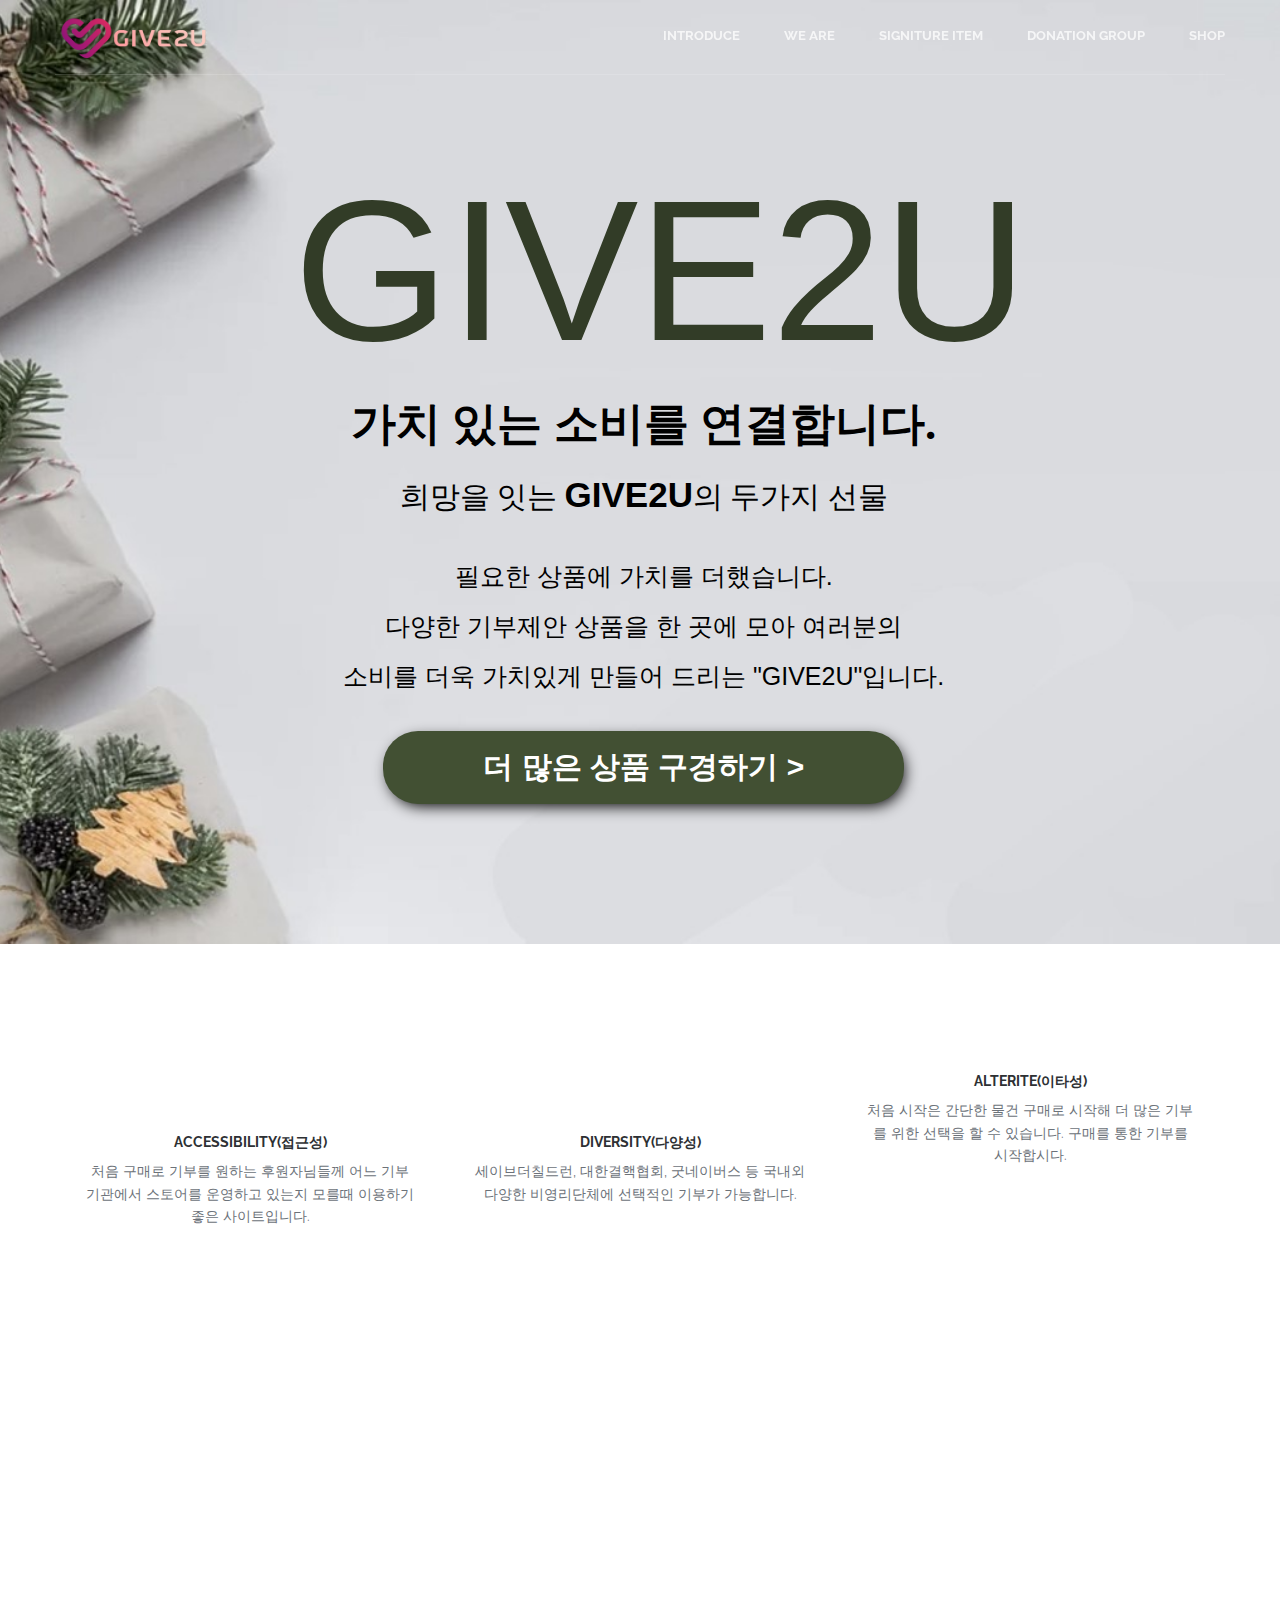
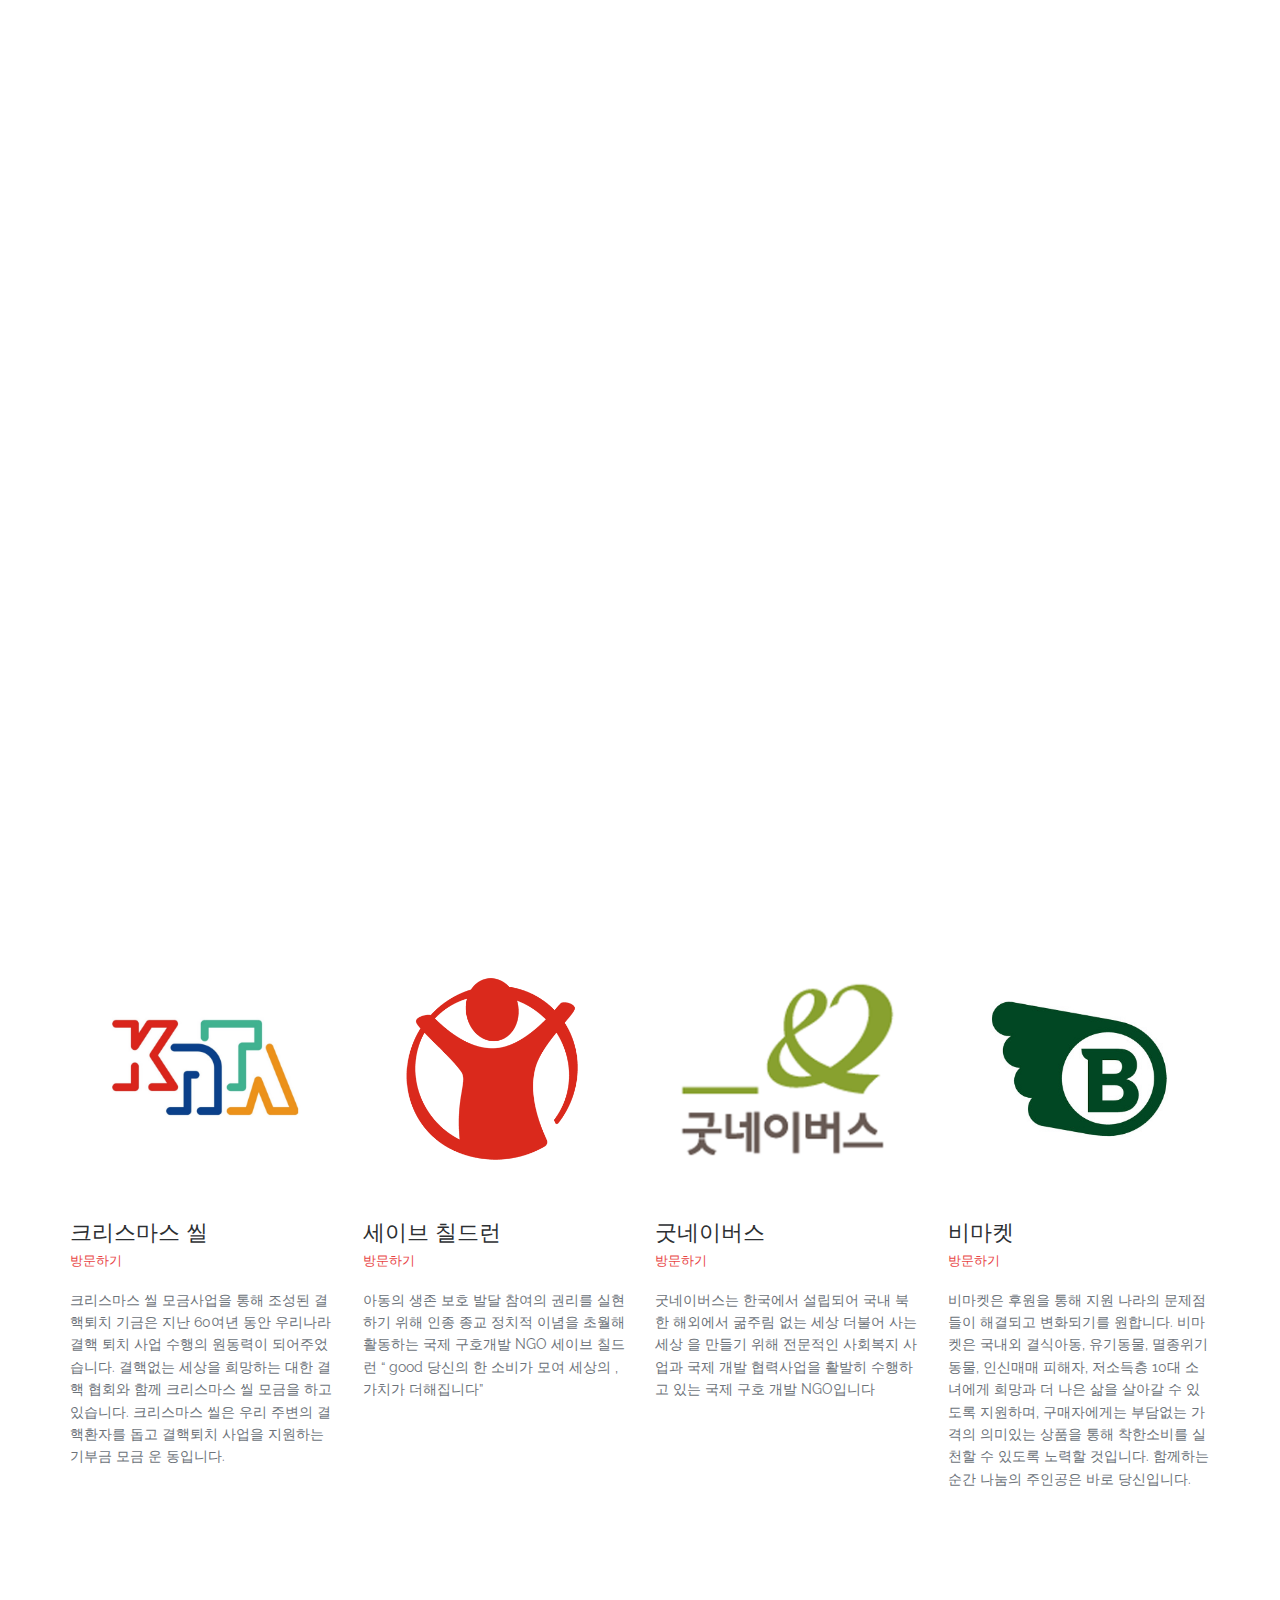
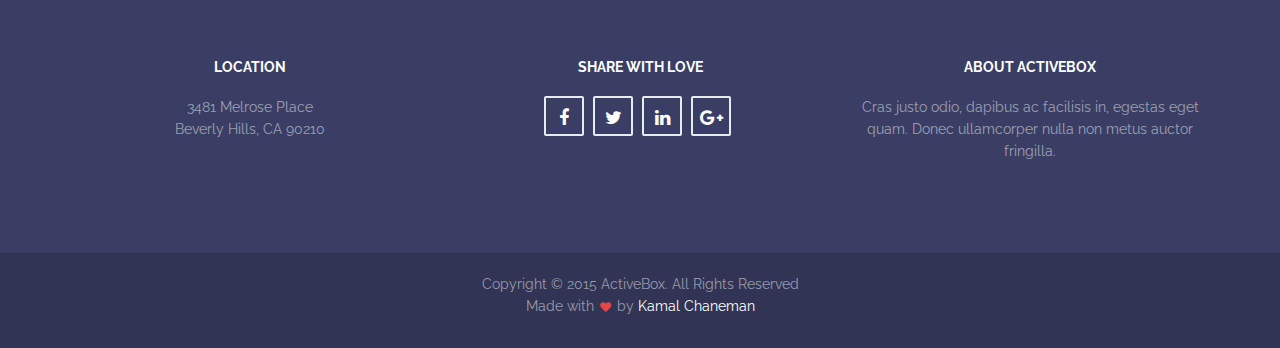
==== commit 22701b9f: "Add files via upload" ====
--- a/index.html
+++ b/index.html
@@ -28,15 +28,14 @@
         <header id="header">
             <div class="header-content clearfix">
                 <a class="logo" href="#">
-                    <!--<img src="images/logo.png" alt="">-->
-                    <p id="logo-text-p">GIVE2U</p>
+                    <img src="images/logo-removebg-preview.png" alt="" id="logo_give" height="80" style=" position: absolute; top: -5px;">
                 </a>
                 <nav class="navigation" role="navigation">
                     <ul class="primary-nav">
-                        <li><a href="#features">Introduce</a></li>
-                        <li><a href="#works">Works</a></li>
-                        <li><a href="#teams">Our Team</a></li>
-                        <li><a href="#testimonials">Testimonials</a></li>
+                        <li><a href="#main-page">Introduce</a></li>
+                        <li><a href="#features">we are</a></li>
+                        <li><a href="#works">signiture Item</a></li>
+                        <li><a href="#teams">Donation group</a></li>
                         <li><a href="sub-all.html">Shop</a></li>
                     </ul>
                 </nav>
@@ -45,27 +44,28 @@
         </header><!-- header -->
 
         <!-- <img src="./images/newbanner.jpg" alt="" width="100%"> -->
-
-        <div class="container">
-            <div class="my-banner">
-                <div class="my-banner-child"></div>
-                <div class="my-banner-sec-child">
-                    <div class="col-md-10 col-md-offset-1">
-                        <div class="banner-text text-center">
-                            <h1>GIVE2U</h1>
-                            <p id="header-border">가치 있는 소비를 연결합니다.</p>
-                            <p id="header-thin">희망을 잇는 <span>GIVE2U</span>의 두가지 선물</p>
-                            <p id="header-p">
-                                필요한 상품에 가치를 더했습니다.<br>
-                                다양한 기부제안 상품을 한 곳에 모아 여러분의<br>
-                                소비를 더욱 가치있게 만들어 드리는 "GIVE2U"입니다.
-                            </p>
-                            <a href="sub-all.html" class="btn btn-large">더 많은 상품 구경하기 ></a>
-                        </div><!-- banner text -->
-                    </div>
-                </div>
-            </div>
-        </div>
+        <section id="main-page" class="main-page section">
+            <div class="container">
+                <div class="my-banner">
+                    <div class="my-banner-child"></div>
+                    <div class="my-banner-sec-child">
+                        <div class="col-md-10 col-md-offset-1">
+                            <div class="banner-text text-center">
+                                <h1>GIVE2U</h1>
+                                <p id="header-border">가치 있는 소비를 연결합니다.</p>
+                                <p id="header-thin">희망을 잇는 <span>GIVE2U</span>의 두가지 선물</p>
+                                <p id="header-p">
+                                    필요한 상품에 가치를 더했습니다.<br>
+                                    다양한 기부제안 상품을 한 곳에 모아 여러분의<br>
+                                    소비를 더욱 가치있게 만들어 드리는 "GIVE2U"입니다.
+                                </p>
+                                <a href="sub-all.html" class="btn btn-large">더 많은 상품 구경하기 ></a>
+                            </div><!-- banner text -->
+                        </div>
+                    </div>
+                </div>
+            </div>
+        </section>
     </section><!-- banner -->
     <section id="features" class="features section">
         <div class="container">
--- a/css/main.css
+++ b/css/main.css
@@ -1,5 +1,12 @@
 @import url(http://fonts.googleapis.com/css?family=Raleway:300,400,500,600,700);
 @import url(http://fonts.googleapis.com/css?family=Cardo:400,400italic,700);
+
+@font-face {
+  font-family: 'paybooc-Bold';
+  src: url('https://cdn.jsdelivr.net/gh/projectnoonnu/noonfonts_20-07@1.0/paybooc-Bold.woff') format('woff');
+  font-weight: normal;
+  font-style: normal;
+}
 /* ==========================================================================
 Typography
 ========================================================================== */
@@ -38,7 +45,7 @@
   font-size: 30px;
   font-weight: 600;
   border: 0;
-  font-family: "Open Sans", sans-serif;
+  font-family: "paybooc-Bold", sans-serif;
   -moz-border-radius: 2px;
   -webkit-border-radius: 2px;
   border-radius: 35px 35px 35px 35px;
@@ -51,7 +58,7 @@
     background-color: #3b462f;
     color: #fff; }
   .btn-large {
-    padding: 15px 40px; }
+    padding: 15px 100px; }
 
 /* ==========================================================================
 	General Styles
@@ -95,6 +102,7 @@
   position: fixed;
   width: 100%;
   z-index: 999; 
+  /* background-color: #292c47; */
   transition: all .35;}
   #header .header-content {
     border-bottom: 1px solid rgba(255, 255, 255, 0.15);
@@ -117,7 +125,7 @@
     -moz-transition: padding 0.3s;
     -o-transition: padding 0.3s;
     -webkit-transition: padding 0.3s;
-    transition: all 0.1s; }
+    transition: all 0.3s; }
 
 
   #header .logo {
@@ -131,7 +139,9 @@
     }
 
 #header.fixed {
-  background-color: #292c47; }
+  background-color: #292c47;
+  transition: all .2s;  
+}
   #header.fixed .header-content {
     border-bottom: 0;
     }
@@ -364,7 +374,7 @@
   padding-left: 15%;}
   .banner-text h1 {
     color: #323C27;
-    font-family: "Open Sans", sans-serif;
+    font-family: "paybooc-Bold", sans-serif;
     font-weight: 300;
     font-size: 200px;
     text-transform: uppercase; 
@@ -372,19 +382,20 @@
     }
     .banner-text span {
       color: #000000;
-      font-family: "Open Sans", sans-serif;
+      font-family: "paybooc-Bold", sans-serif;
       font-weight: 700;
       font-size: 35px;
       text-transform: uppercase; 
       }
   .banner-text h2 {
     color: #000000;
-    font-family: "Open Sans", sans-serif;
+    font-family: "paybooc-Bold", sans-serif;
     font-weight: 700;
     text-transform: uppercase;
     display: inline; }
   .banner-text p {
     color: #000000;
+    font-family: "paybooc-Bold";
     font-size: 22px;
     font-weight: 300;
     line-height: 1.5;}
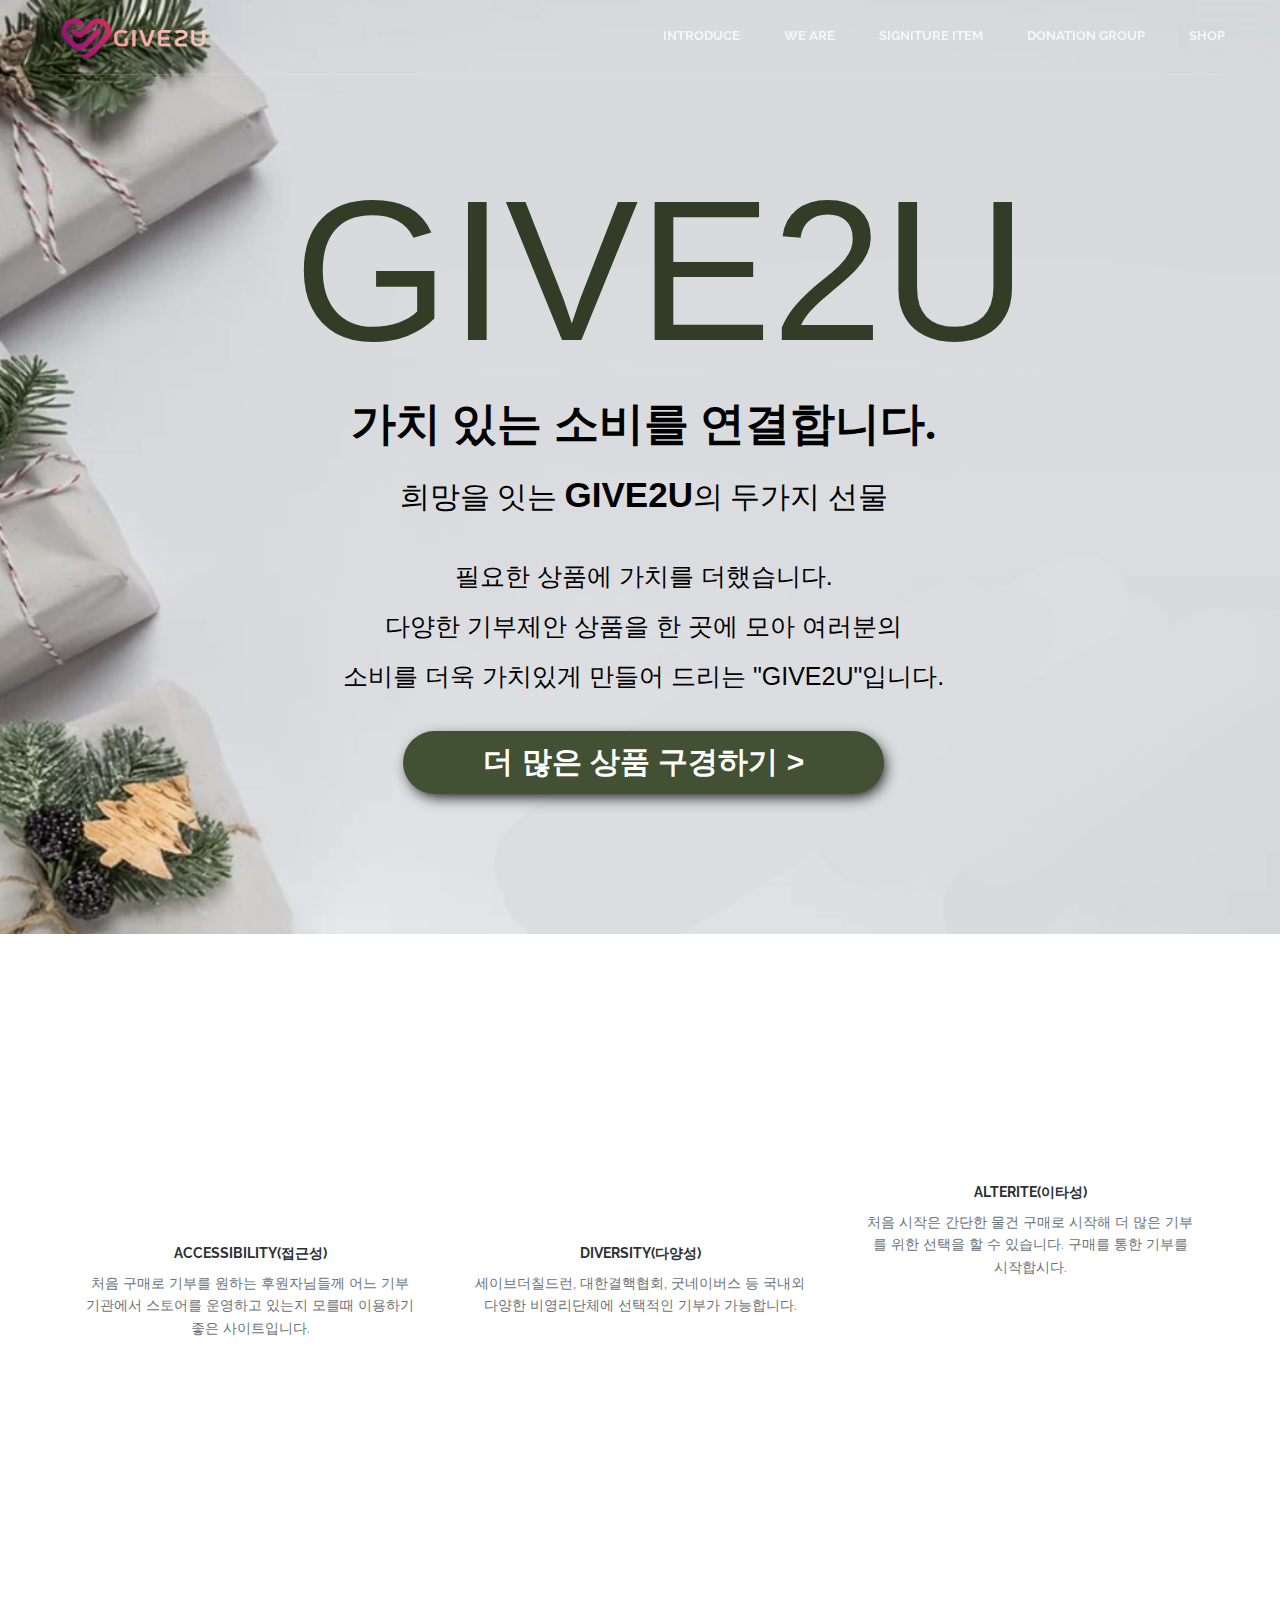
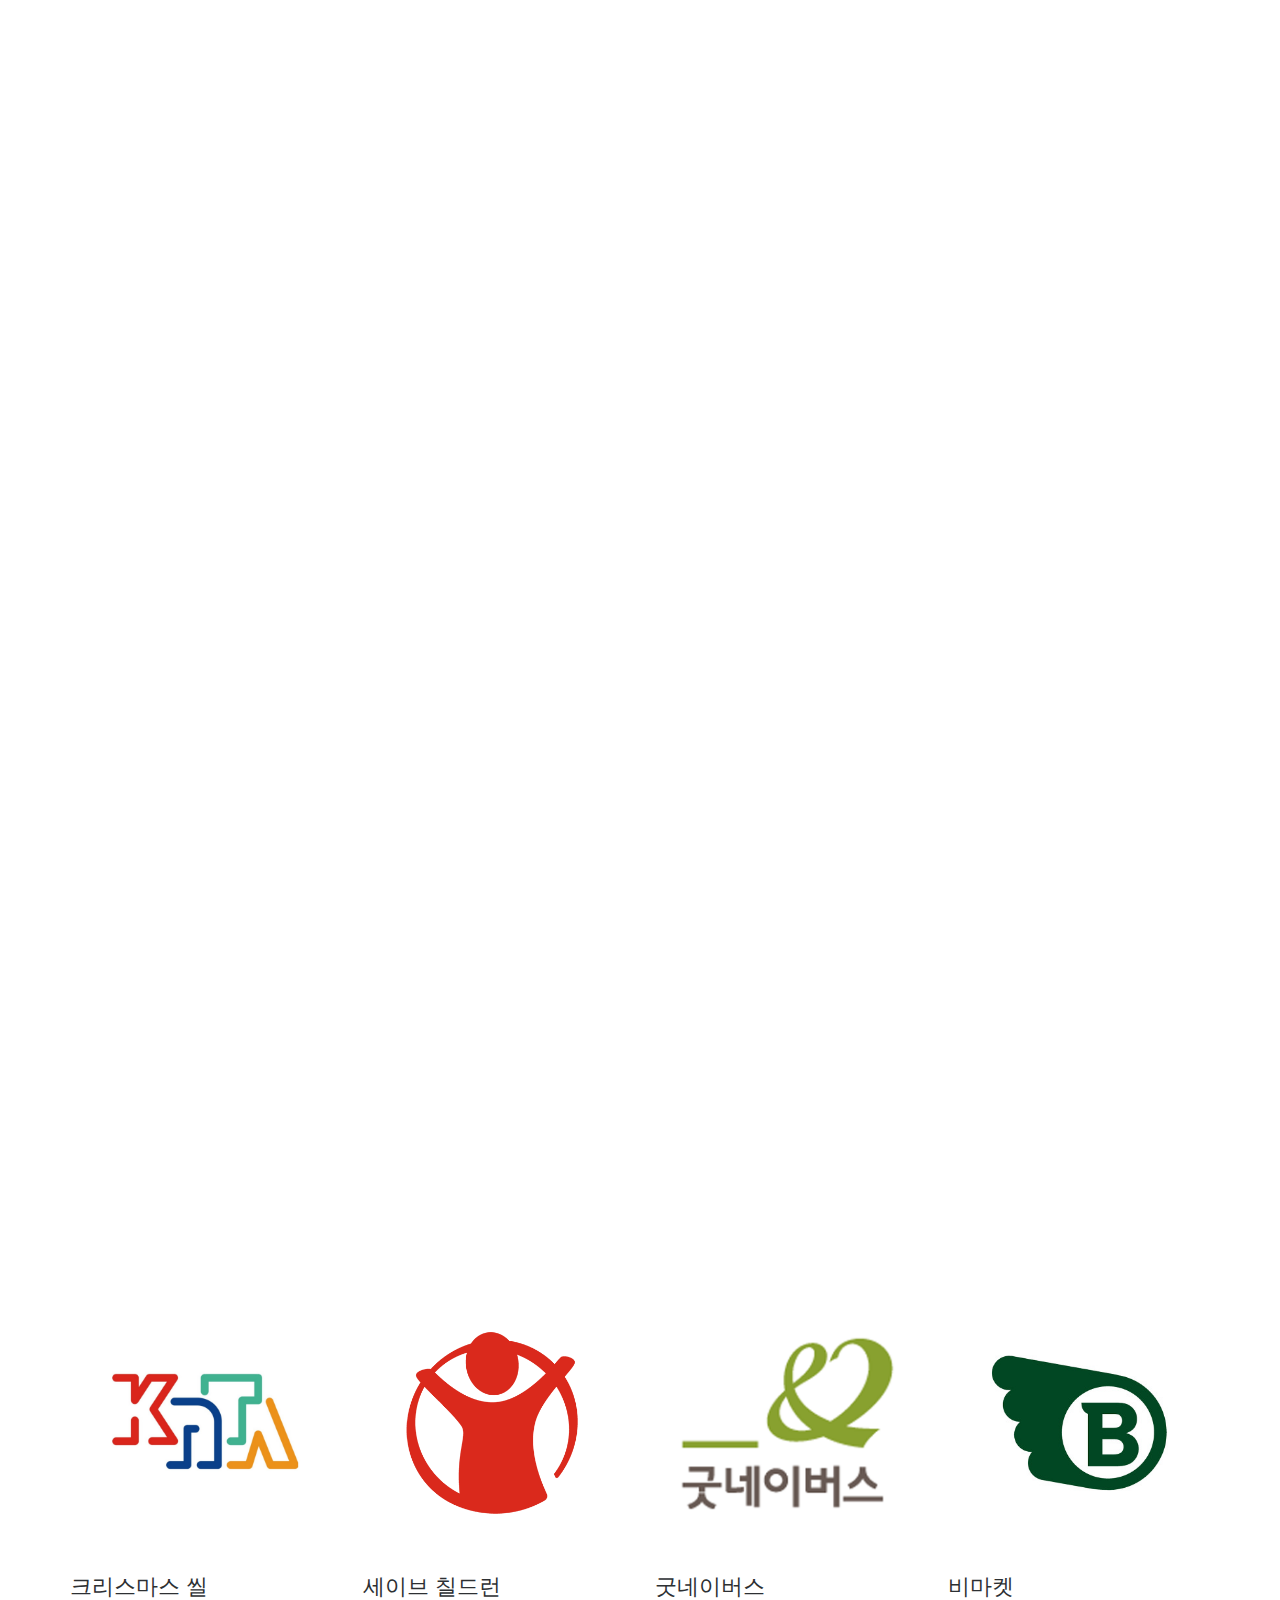
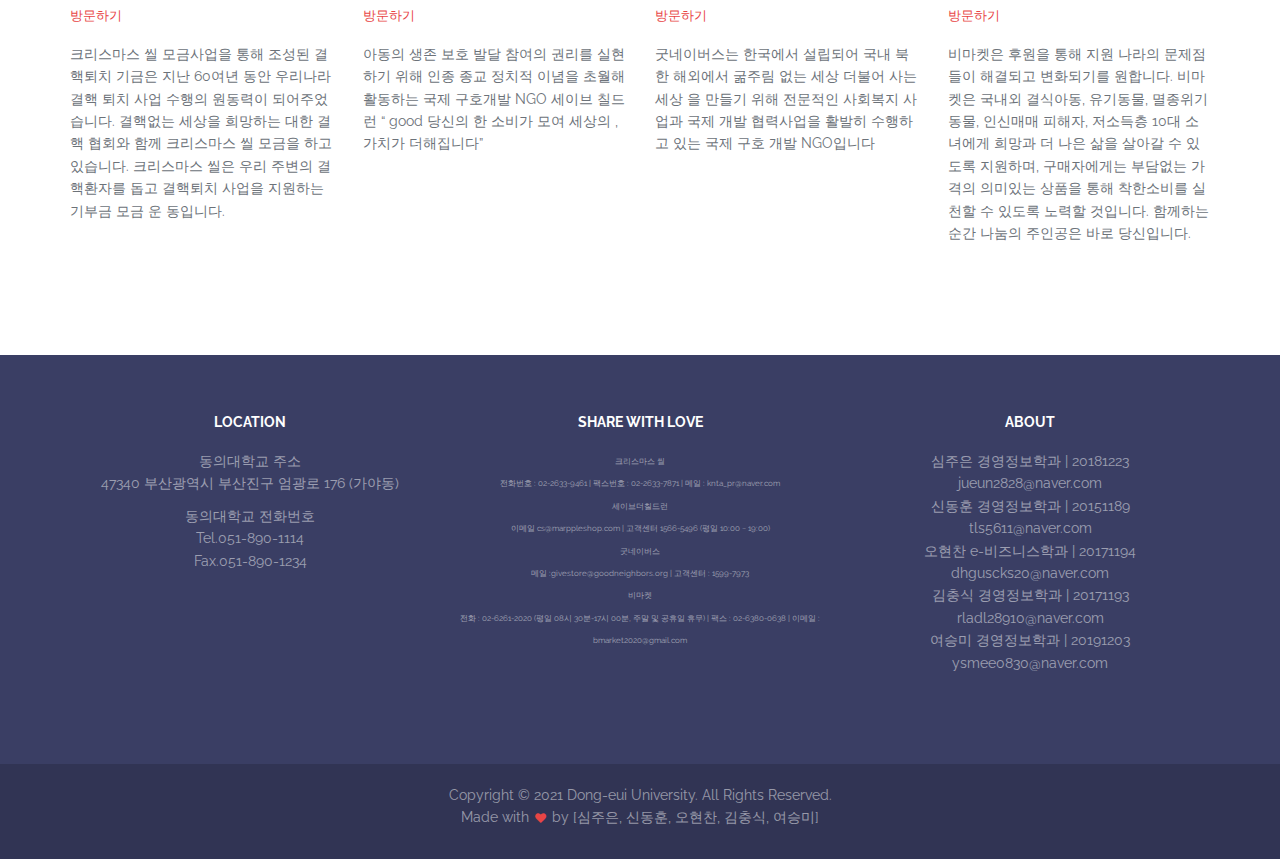
==== commit 18c9e0a2: "Add files via upload" ====
--- a/index.html
+++ b/index.html
@@ -7,7 +7,7 @@
     <meta charset="utf-8">
     <meta name="description" content="">
     <meta name="viewport" content="width=device-width, initial-scale=1">
-    <title>ActiveBox</title>
+    <title>GIVE2U</title>
     <link rel="apple-touch-icon" sizes="180x180" href="apple-icon-180x180.png">
     <link rel="icon" type="image/png" sizes="192x192" href="android-icon-192x192.png">
     <link rel="icon" type="image/png" sizes="32x32" href="favicon-32x32.png">
@@ -27,7 +27,7 @@
         
         <header id="header">
             <div class="header-content clearfix">
-                <a class="logo" href="#">
+                <a class="logo" href="index.html">
                     <img src="images/logo-removebg-preview.png" alt="" id="logo_give" height="80" style=" position: absolute; top: -5px;">
                 </a>
                 <nav class="navigation" role="navigation">
@@ -67,8 +67,10 @@
             </div>
         </section>
     </section><!-- banner -->
+
     <section id="features" class="features section">
         <div class="container">
+            <div class="nav-title">WE ARE</div>
             <div class="row">
                 <div class="col-md-4 col-sm-6 feature text-center">
                     <span class="icon"><i class="fas fa-key"></i></span>
@@ -91,34 +93,16 @@
                         <p>처음 시작은 간단한 물건 구매로 시작해 더 많은 기부를 위한 선택을 할 수 있습니다. 구매를 통한 기부를 시작합시다.</p>
                     </div>
                 </div>
-                <!-- <div class="col-md-4 col-sm-6 feature text-center">
-                    <span class="icon icon-genius"></span>
-                    <div class="feature-content">
-                        <h5>Clean Code</h5>
-                        <p>Cras justo odio, dapibus ac facilisis in, egestas eget quam. Nullam quis risus eget urna mollis ornare vel eu leo. Donec ullamcorper nulla non metus auctor fringilla.</p>
-                    </div>
-                </div>
-                <div class="col-md-4 col-sm-6 feature text-center">
-                    <span class="icon icon-briefcase"></span>
-                    <div class="feature-content">
-                        <h5>Ready to Ship</h5>
-                        <p>Cras justo odio, dapibus ac facilisis in, egestas eget quam. Nullam quis risus eget urna mollis ornare vel eu leo. Donec ullamcorper nulla non metus auctor fringilla.</p>
-                    </div>
-                </div>
-                <div class="col-md-4 col-sm-6 feature text-center">
-                    <span class="icon icon-download"></span>
-                    <div class="feature-content">
-                        <h5>Download for Free</h5>
-                        <p>Cras justo odio, dapibus ac facilisis in, egestas eget quam. Nullam quis risus eget urna mollis ornare vel eu leo. Donec ullamcorper nulla non metus auctor fringilla.</p>
-                    </div>
-                </div> -->
             </div>
         </div>
     </section><!-- features -->
 
     <section id="works" class="works section no-padding">
+        <div class="nav-title">SIGNITURE ITEM</div>
         <div class="container-fluid">
+            
             <div class="row no-gutter">
+                
                 <div class="col-lg-3 col-md-6 col-sm-6 work">
                     <a href="https://www.givestore.kr/goods/goods_view.php?goodsNo=1000001277" class="work-box">
                         <img src="./images/5.jpg" alt="" height="500">
@@ -212,6 +196,7 @@
     </section><!-- works -->
 
     <section id="teams" class="section teams">
+        <div class="nav-title">DONATION GROUP</div>
         <div class="container">
             <div class="row">
                 <div class="col-md-3 col-sm-6">
@@ -246,13 +231,6 @@
                                 인종 종교 정치적 이념을 초월해 활동하는 국제 구호개발 NGO 세이브 칠드런
                                 “ good 당신의 한 소비가 모여 세상의 , 가치가 더해집니다”</p>
                         </div>
-                        <!-- <ul class="social-icons clearfix">
-                            <li><a href="#" class=""><span class="fa fa-facebook"></span></a></li>
-                            <li><a href="#" class=""><span class="fa fa-twitter"></span></a></li>
-                            <li><a href="#" class=""><span class="fa fa-linkedin"></span></a></li>
-                            <li><a href="#" class=""><span class="fa fa-google-plus"></span></a></li>
-                            <li><a href="#" class=""><span class="fa fa-dribbble"></span></a></li>
-                        </ul> -->
                     </div><!-- person -->
                 </div>
 
@@ -266,13 +244,6 @@
                                 을 만들기 위해 전문적인 사회복지 사업과 국제 개발 협력사업을 활발히 수행하고 있는 국제
                                 구호 개발 NGO입니다</p>
                         </div>
-                        <!-- <ul class="social-icons clearfix">
-                            <li><a href="#" class=""><span class="fa fa-facebook"></span></a></li>
-                            <li><a href="#" class=""><span class="fa fa-twitter"></span></a></li>
-                            <li><a href="#" class=""><span class="fa fa-linkedin"></span></a></li>
-                            <li><a href="#" class=""><span class="fa fa-google-plus"></span></a></li>
-                            <li><a href="#" class=""><span class="fa fa-dribbble"></span></a></li>
-                        </ul> -->
                     </div><!-- person -->
                 </div>
 
@@ -286,68 +257,12 @@
                                 10대 소녀에게 희망과 더 나은 삶을 살아갈 수 있도록 지원하며, 구매자에게는 부담없는 가격의 의미있는 상품을 통해 착한소비를 실천할 수 있도록 노력할 것입니다.
                                 함께하는 순간 나눔의 주인공은 바로 당신입니다.</p>
                         </div>
-                        <!-- <ul class="social-icons clearfix">
-                            <li><a href="#" class=""><span class="fa fa-facebook"></span></a></li>
-                            <li><a href="#" class=""><span class="fa fa-twitter"></span></a></li>
-                            <li><a href="#" class=""><span class="fa fa-linkedin"></span></a></li>
-                            <li><a href="#" class=""><span class="fa fa-google-plus"></span></a></li>
-                            <li><a href="#" class=""><span class="fa fa-dribbble"></span></a></li>
-                        </ul> -->
                     </div><!-- person -->
                 </div>
 
             </div>
         </div>
     </section>
-
-    <!-- <section id="testimonials" class="section testimonials no-padding">
-        <div class="container-fluid">
-            <div class="row no-gutter">
-                <div class="flexslider">
-                    <ul class="slides">
-                        <li>
-                            <div class="col-md-6">
-                                <div class="avatar">
-                                    <img src="images/testimonial-1.jpg" alt="" class="img-responsive">
-                                </div>
-                            </div>
-                            <div class="col-md-6">
-                                <blockquote>
-                                    <p>"Integer posuere erat a ante venenatis dapibus posuere velit aliquet. Donec sed odio dui. Aenean eu leo quam..."
-                                    </p>
-                                    <cite class="author">Susan Sims, Interaction Designer at XYZ</cite>
-                                </blockquote>
-                            </div>
-                        </li>
-                        <li>
-                            <div class="col-md-6">
-                                <div class="avatar">
-                                    <img src="images/testimonial-2.jpg" alt="" class="img-responsive">
-                                </div>
-                            </div>
-                            <div class="col-md-6">
-                                <blockquote>
-                                    <p>"Cras mattis consectetur purus sit amet fermentum. Donec sed odio dui. Aenean lacinia bibendum nulla sed consectetur...."
-                                    </p>
-                                    <cite class="author">Susan Sims, Interaction Designer at XYZ</cite>
-                                </blockquote>
-                            </div>
-                        </li>
-                    </ul>
-                </div><!-- flexslider
-            </div>
-        </div>
-    </section><!-- testimonials
-
-    <section id="download" class="section download">
-        <div class="container">
-            <div class="col-md-8 col-md-offset-2 text-center">
-                <h3>Are You Ready to Start? Download Now For Free!</h3>
-                <p>Fusce dapibus, tellus ac cursus commodo</p>
-                <a href="https://github.com/kamalcha/ActiveBox/archive/master.zip" class="btn btn-large">Download for Free</a>
-            </div>
-        </div> -->
-    </section><!-- download -->
 
     <footer class="footer">
         <div class="footer-top">
@@ -355,20 +270,31 @@
                 <div class="row">
                     <div class="footer-col col-md-4">
                         <h5>Location</h5>
-                        <p>3481 Melrose Place<br>Beverly Hills, CA 90210</p>
+                        <p>동의대학교 주소<br>47340 부산광역시 부산진구 엄광로 176 (가야동)</p>
+                        <p>동의대학교 전화번호<br>
+                        Tel.051-890-1114<br>
+                        Fax.051-890-1234</p>
+
                     </div>
                     <div class="footer-col col-md-4">
                         <h5>Share with Love</h5>
-                        <ul class="footer-share">
-                            <li><a href="#"><i class="fa fa-facebook"></i></a></li>
-                            <li><a href="https://twitter.com/kamal_chaneman"><i class="fa fa-twitter"></i></a></li>
-                            <li><a href="https://www.linkedin.com/in/kamalchaneman"><i class="fa fa-linkedin"></i></a></li>
-                            <li><a href="#"><i class="fa fa-google-plus"></i></a></li>
-                        </ul>
+                        <p style="font-size: 8px;">크리스마스 씰 <br> 전화번호 : 02-2633-9461 | 팩스번호 : 02-2633-7871 | 메일 : knta_pr@naver.com<br>
+
+                        세이브더칠드런 <br> 이메일 cs@marppleshop.com | 고객센터 1566-5496 (평일 10:00 ~ 19:00)<br>
+
+                        굿네이버스 <br> 메일 :givestore@goodneighbors.org | 고객센터 : 1599-7973<br>
+
+                        비마켓 <br> 전화 : 02-6261-2020 (평일 08시 30분-17시 00분, 주말 및 공휴일 휴무) | 팩스 : 02-6380-0638 | 이메일 : bmarket2020@gmail.com</p>
                     </div>
                     <div class="footer-col col-md-4">
-                        <h5>About ActiveBox</h5>
-                        <p>Cras justo odio, dapibus ac facilisis in, egestas eget quam. Donec ullamcorper nulla non metus auctor fringilla.</p>
+                        <h5>About</h5>
+                        <p>
+                            심주은 경영정보학과 | 20181223 <br> jueun2828@naver.com<br>
+                            신동훈 경영정보학과 | 20151189 <br> tls5611@naver.com<br>
+                            오현찬 e-비즈니스학과 | 20171194 <br> dhguscks20@naver.com<br>
+                            김충식 경영정보학과 | 20171193 <br> rladl28910@naver.com<br>
+                            여승미 경영정보학과 | 20191203 <br> ysmee0830@naver.com
+                        </p>
                     </div>
                 </div>
             </div>
@@ -376,7 +302,7 @@
         <div class="footer-bottom">
             <div class="container">
                 <div class="col-md-12">
-                    <p>Copyright © 2015 ActiveBox. All Rights Reserved<br>Made with <i class="fa fa-heart pulse"></i> by <a href="http://kamalchaneman.com/">Kamal Chaneman</a></p>
+                    <p>Copyright © 2021  Dong-eui University. All Rights Reserved.<br>Made with <i class="fa fa-heart pulse"></i> by [심주은, 신동훈, 오현찬, 김충식, 여승미]</p>
                 </div>
             </div>
         </div>
--- a/css/main.css
+++ b/css/main.css
@@ -53,12 +53,14 @@
   display: inline-block;
   margin-top: 20px;
   margin-bottom: 40px;
+  padding: 10px 80px;
   text-transform: uppercase; }
   .btn:hover, .btn:focus {
     background-color: #3b462f;
     color: #fff; }
   .btn-large {
-    padding: 15px 100px; }
+    padding: 15px 10
+    0px; }
 
 /* ==========================================================================
 	General Styles
@@ -431,6 +433,17 @@
     color: #e84545;
     font-size: 60px; }
 
+  .container .nav-title{
+    font-size: 50px; 
+    text-align: center; 
+    margin-bottom: 50px; 
+    font-family: 'paybooc-Bold'; 
+    opacity: 0;
+    font-weight: 900; color: #000;
+    transition: all .35s;}
+  .container:hover .nav-title{
+    opacity: 1;
+  }
 /* ==========================================================================
 	$Works
 ========================================================================== */
@@ -498,6 +511,18 @@
     -webkit-transform: translate3d(0, 0, 0);
     transform: translate3d(0, 0, 0); }
 
+  #works .nav-title{
+    font-size: 50px; 
+    text-align: center; 
+    margin-bottom: 50px; 
+    font-family: 'paybooc-Bold'; 
+    opacity: 0;
+    font-weight: 900; color: #000;
+    transition: all .35s;}
+  #works:hover .nav-title{
+    opacity: 1;
+  }
+
 /* ==========================================================================
 	$Teams
 ========================================================================== */
@@ -534,6 +559,18 @@
       background-color: #e84545;
       border-color: #e84545;
       color: #fff; }
+
+    #teams .nav-title{
+      font-size: 50px; 
+      text-align: center; 
+      margin-bottom: 50px; 
+      font-family: 'paybooc-Bold'; 
+      opacity: 0;
+      font-weight: 900; color: #000;
+      transition: all .35s;}
+    #teams:hover .nav-title{
+      opacity: 1;
+    }
 
 /* ==========================================================================
 	$Testimonials
